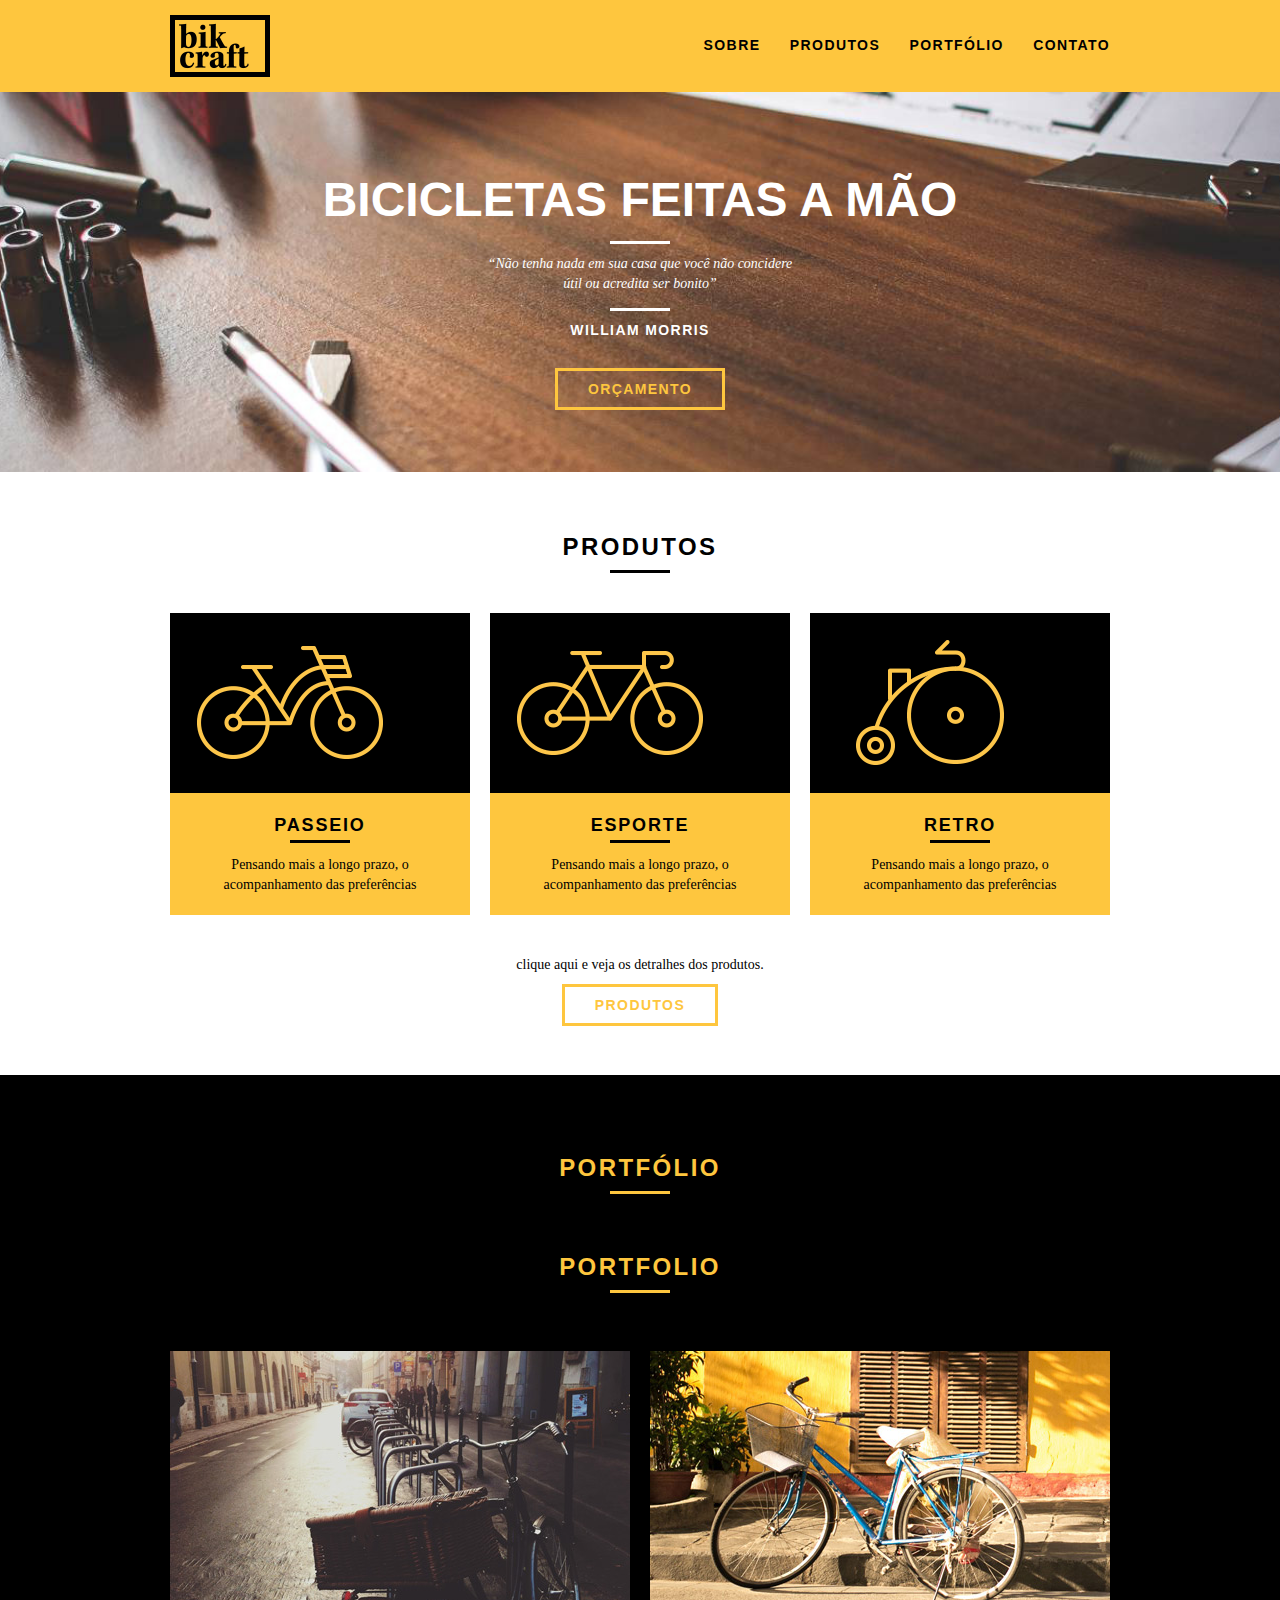
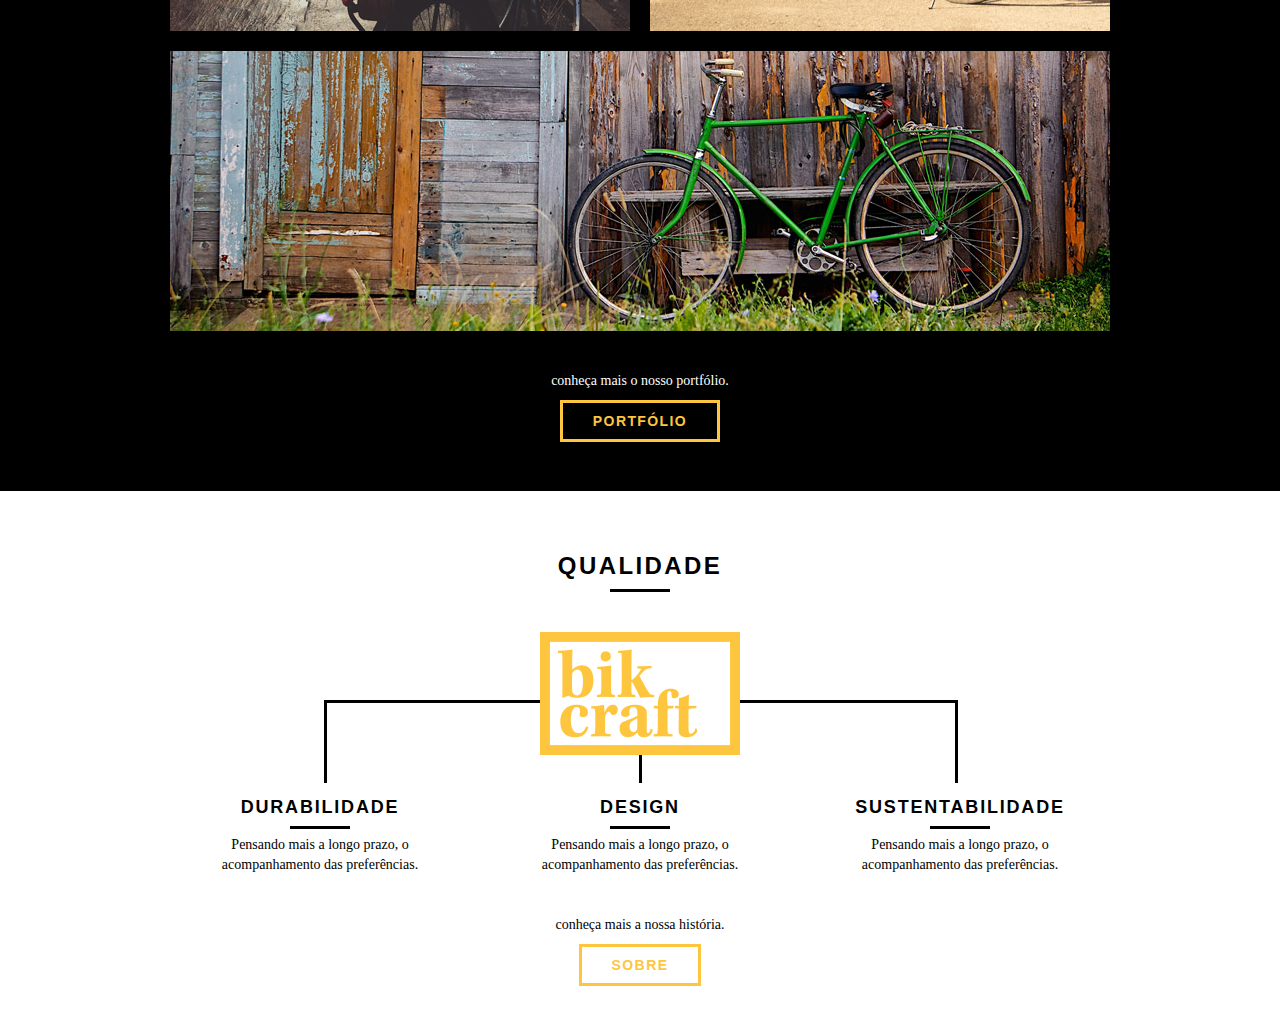
==== index.html @ 230e55f0 "ajustes" ====
<!DOCTYPE html>
<html lang="pt-br">

<head>
	<meta charset="utf-8">
	<title>Bikcraft</title>
	<link rel="stylesheet" type="text/css" href="css/normalize.css">
	<link rel="stylesheet" type="text/css" href="css/reset.css">
	<link rel="stylesheet" type="text/css" href="css/grid.css">
	<link rel="stylesheet" type="text/css" href="css/style.css">
</head>

<body>
	<!--Sessão de cabeçalho-->
	<header class="header">
		<div class="container">
			<a class="grid-4" href="index.html">
				<img src="img/logo.png" alt="Bikcraft">
			</a>
			<nav class="grid-12 header_menu">
				<ul>
					<li><a href="sobre.html">Sobre</a></li>
					<li><a href="produto.html">Produtos</a></li>
					<li><a href="portfolio.html">Portfólio</a></li>
					<li><a href="contato.html">Contato</a></li>
				</ul>
			</nav>
		</div>
	</header>

	<!--Sessão de introdução-->
	<section class="introducao">
		<div class="container">
			<h1>BICICLETAS FEITAS A MÃO</h1>
			<BLockquote class="quote-externo">
				<P>“Não tenha nada em sua casa que você não concidere útil ou acredita ser bonito”</P>
				<cite>William Morris</cite>
			</BLockquote>
			<a href="produtos.html" class="btn">Orçamento</a>
		</div>
	</section>

	<!--Sessão de produtos-->
	<section class="produtos container">
		<h2 class="subtitulo">Produtos</h2>
		<ul class="produtos_lista">

			<li class="grid-1-3">
				<div class="produtos_icone">
					<img src="produto/passeio.png" alt="Bikcraft Passeio">
				</div>
				<h3>Passeio</h3>
				<p>Pensando mais a longo prazo, o acompanhamento das preferências</p>
			</li>

			<li class="grid-1-3">
				<div class="produtos_icone">
					<img src="produto/esporte.png" alt="Bikcraft Passeio">
				</div>
				<h3>Esporte</h3>
				<p>Pensando mais a longo prazo, o acompanhamento das preferências</p>
			</li>

			<li class="grid-1-3">
				<div class="produtos_icone">
					<img src="produto/retro.png" alt="Bikcraft Passeio">
				</div>
				<h3>Retro</h3>
				<p>Pensando mais a longo prazo, o acompanhamento das preferências</p>
			</li>

		</ul>
		<div class="call">
			<p>clique aqui e veja os detralhes dos produtos.</p>
			<a href="produtos.html" class="btn btn-preto">Produtos</a>
		</div>
	</section>

	<!--Sessão do portfólio-->
	<section class="portfolio">
		<div class="container">
<<<<<<< HEAD
			<h2 class="subtitulo">portfólio</h2>
=======
			<h2 class="subtitulo">portfolio</h2>
>>>>>>> 97d5117e07a44ed2b8931dcfb1ac645c42b28890
			<ul class="portfolio_list">
				<li class="grid-8"><img src="portfolio/retro.jpg" alt="Bicicleta retro"></li>
				<li class="grid-8"><img src="portfolio/passeio.jpg" alt="Bicicleta passeio"></li>
				<li class="grid-16"><img src="portfolio/esporte.jpg" alt="Bicicleta esporte"></li>
			</ul>
			<div class="call">
				<p>conheça mais o nosso portfólio.</p>
				<a href="portfolio.html" class="btn">Portfólio</a>
			</div>
		</div>
	</section>

	<!--Sessão da qualidade-->
	<section class="container qualidade">
		<h2 class="subtitulo">Qualidade</h2>
		<img src="img/bikcraft.png" alt="Bikcraft">
		<ul class="qualidade_lista">
			<li class="grid-1-3">
				<h3>Durabilidade</h3>
				<p>Pensando mais a longo prazo, o acompanhamento das preferências.</p>
			</li>

			<li class="grid-1-3">
				<h3>Design</h3>
				<p>Pensando mais a longo prazo, o acompanhamento das preferências.</p>
			</li>

			<li class="grid-1-3">
				<h3>Sustentabilidade</h3>
				<p>Pensando mais a longo prazo, o acompanhamento das preferências.</p>
			</li>
		</ul>

		<div class="call">
			<p>conheça mais a nossa história.</p>
			<a href="sobre.html" class="btn btn-preto">Sobre</a>
		</div>
	</section>
</body>

</html>
---- css/grid.css ----
*, *:before, *:after {
  -webkit-box-sizing: border-box; 
  -moz-box-sizing: border-box; 
  box-sizing: border-box;
}

.container {
	width: 960px;
	margin: 0 auto;
	padding: 0px;
	position: relative;
}

.container:after, .container:before {
	content: " ";
	display: table;
}

.container:after {
	clear: both;
}

.grid-1, .grid-2, .grid-3, .grid-4, .grid-5, .grid-6, .grid-7, .grid-8, .grid-9, .grid-10, .grid-11, .grid-12, .grid-13, .grid-14, .grid-15, .grid-16, .grid-1-3 {
	float: left;
	margin-left: 10px;
	margin-right: 10px;
}

.grid-1 	{width: 40px;}
.grid-2 	{width: 100px;}
.grid-3 	{width: 160px;}
.grid-4 	{width: 220px;}
.grid-5 	{width: 280px;}
.grid-6 	{width: 340px;}
.grid-7 	{width: 400px;}
.grid-8 	{width: 460px;}
.grid-9 	{width: 520px;}
.grid-10 	{width: 580px;}
.grid-11 	{width: 640px;}
.grid-12 	{width: 700px;}
.grid-13 	{width: 760px;}
.grid-14 	{width: 820px;}
.grid-15 	{width: 880px;}
.grid-16 	{width: 940px;}
.grid-1-3	{width: 300px;}
---- css/style.css ----
/* Estilo Gerais */
body {
  font-family: Arial, Helvetica, sans-serif;
}

p {
  font-family: Georgia, "Times New Roman", Times, serif;
  font-size: 14px;
  line-height: 20px;
}

.btn {
  border: 3px solid #fec63e;
  padding: 10px 30px;
  color: #fec63e;
  font-size: 14px;
  font-weight: bold;
  line-height: 20px;
  text-transform: uppercase;
  letter-spacing: 0.1em;
}

.btn:hover {
  color: #ffffff;
  border-color: #ffffff;
}

.btn.btn-preto:hover {
  color: #000000;
  border-color: #000000;
}

.subtitulo {
  font-size: 24px;
  line-height: 30px;
  font-weight: bold;
  letter-spacing: 0.1em;
  color: #000000;
  text-transform: uppercase;
  text-align: center;
  margin-bottom: 40px;
}

.subtitulo::after {
  content: "";
  display: block;
  width: 60px;
  height: 3px;
  margin: 8px auto;
  background-color: #000000;
}

img {
  display: block;
}

/* Header */
.header {
  width: 100%;
  position: fixed;
  top: 0;
  background: #fec63e;
  padding: 15px 0;
  z-index: 1;
}

.header_menu {
  text-align: right;
}

.header_menu ul li {
  display: inline-block;
  margin-left: 25px;
  margin-top: 20px;
}

.header_menu ul li a {
  color: #000000;
  font-weight: bold;
  text-transform: uppercase;
  letter-spacing: 0.1em;
  font-size: 14px;
  line-height: 20px;
  padding: 10px 0;
}
.header_menu ul li a:hover {
  color: #ffffff;
}

/* Introdução */
.introducao {
  width: 100%;
  height: 380px;
  background: url("../img/bg-header.jpg") no-repeat center;
  background-size: cover;
  margin-top: 92px;
  text-align: center;
  padding-top: 80px;
}

.introducao h1 {
  font-size: 48px;
  color: #ffffff;
  font-weight: bold;
  text-transform: uppercase;
}

.quote-externo {
  max-width: 320px;
  margin: 0 auto;
  color: #ffffff;
  margin-bottom: 40px;
}

.quote-externo p {
  font-style: italic;
}
.quote-externo p::before,
.quote-externo p::after {
  content: "";
  display: block;
  width: 60px;
  height: 3px;
  margin: 14px auto 10px auto;
  background-color: #ffffff;
}

.quote-externo cite {
  font-size: 14px;
  font-style: normal;
  font-weight: bold;
  letter-spacing: 0.1em;
  text-transform: uppercase;
}

/*Produtos*/
.produtos {
  padding: 60px 0;
}

.produtos_lista li {
  background-color: #fec63e;
  text-align: center;
}

.produtos_lista li h3 {
  font-weight: bold;
  font-size: 18px;
  line-height: 25px;
  text-transform: uppercase;
  letter-spacing: 0.1em;
  margin-top: 20px;
}

.produtos_lista li h3::after {
  content: "";
  display: block;
  width: 60px;
  height: 3px;
  margin: 2px auto;
  background-color: #000000;
}

.produtos_lista li p {
  padding: 10px 20px 20px 20px;
}

.produtos_icone {
  background-color: #000000;
  padding: 20px;
}

.call {
  padding-top: 40px;
  text-align: center;
  clear: both;
}

.call p {
  margin-bottom: 20px;
}

/*Portfólio*/
.portfolio {
  width: 100%;
  background-color: #000000;
  padding: 60px 0;
}

.portfolio .subtitulo {
  color: #fec63e;
}

.portfolio .subtitulo::after {
  background-color: #fec63e;
}

.portfolio_list li:last-child {
  margin-top: 20px;
}

.portfolio .call p {
  color: #ffffff;
}

/* Qualidade */

.qualidade {
  padding: 60px 0;
}

.qualidade::after {
  content: "";
  width: 634px;
  height: 83px;
  display: block;
  background: url(../img/linhas.png) no-repeat center;
  position: absolute;
  top: 209px;
  right: 162px;
  z-index: -1;
}

.qualidade img {
  margin: 0 auto;
}

.qualidade li {
  text-align: center;
  padding: 0 40px;
}

.qualidade_lista {
  padding-top: 20px;
}

.qualidade_lista li h3 {
  font-weight: bold;
  font-size: 18px;
  line-height: 25px;
  text-transform: uppercase;
  letter-spacing: 0.1em;
  margin-top: 20px;
}

.qualidade_lista li h3::after {
  content: "";
  display: block;
  width: 60px;
  height: 3px;
  margin: 6px auto;
  background-color: #000000;
}
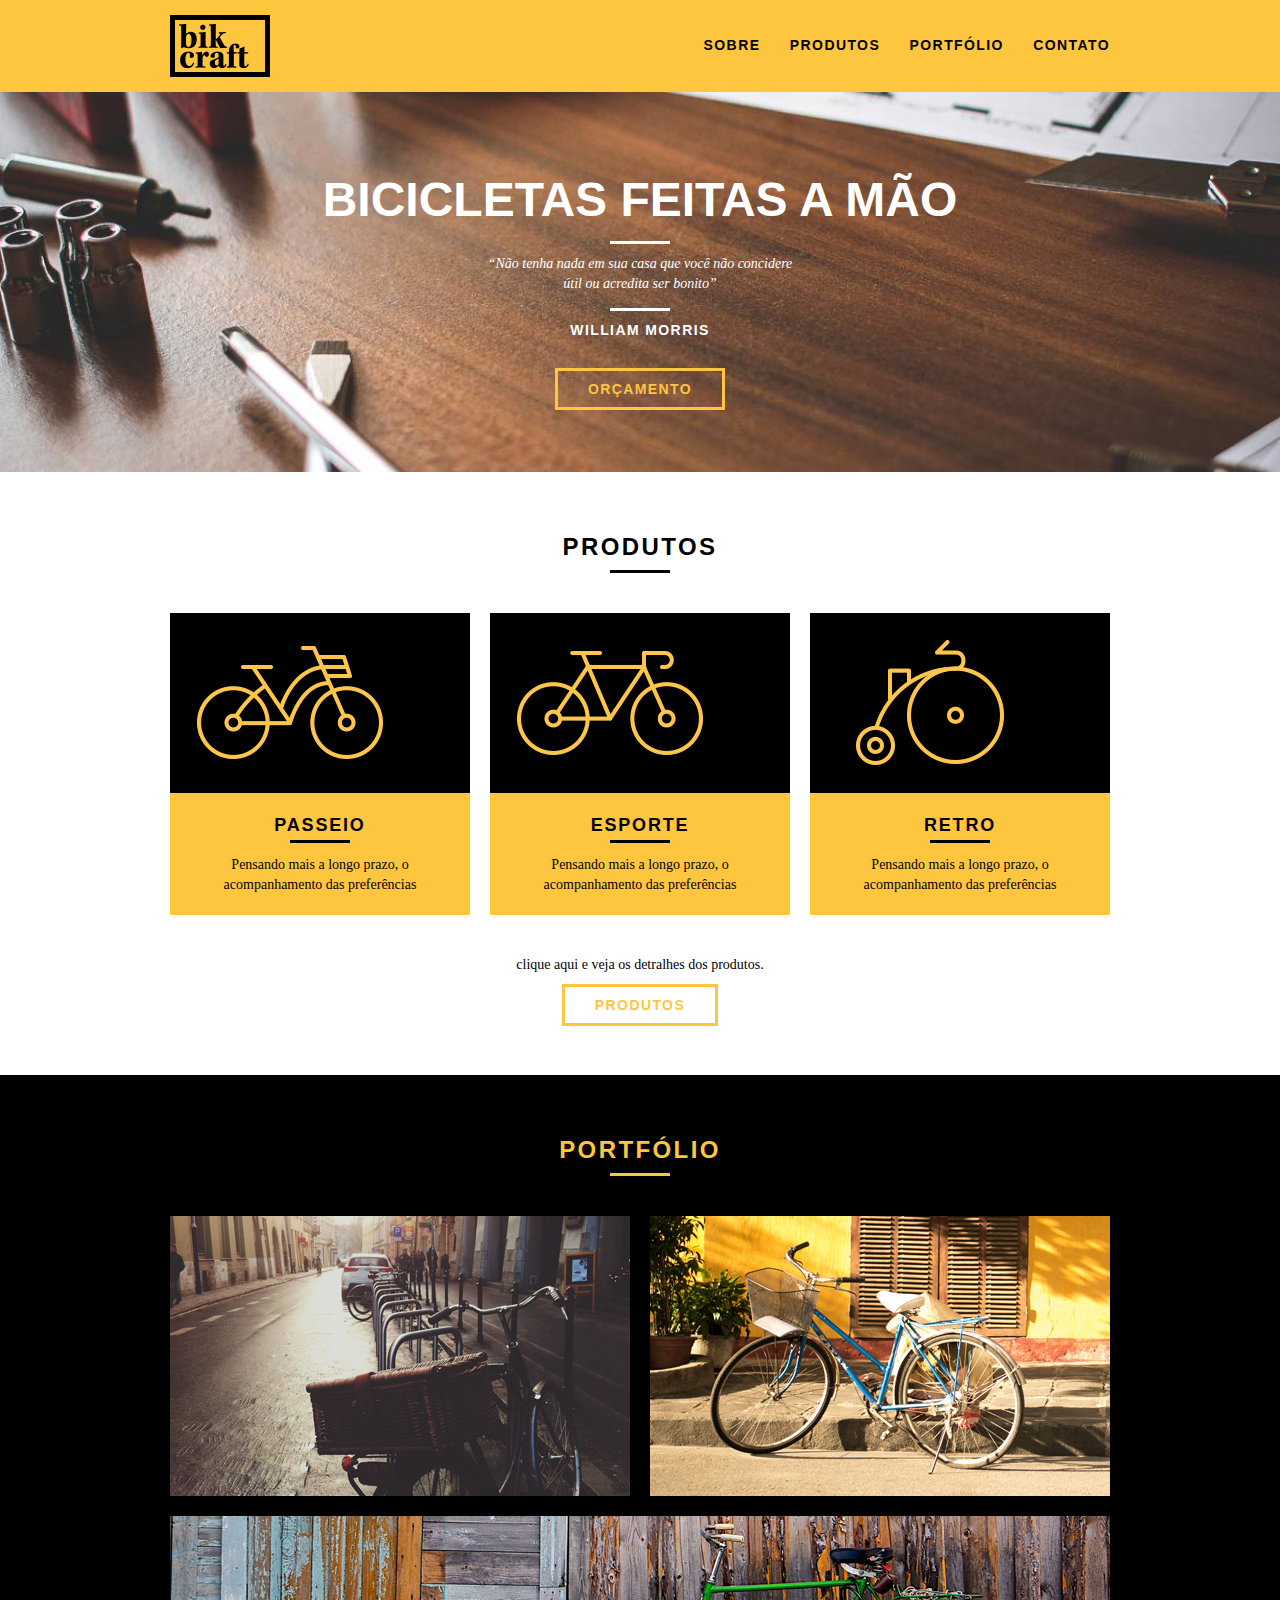
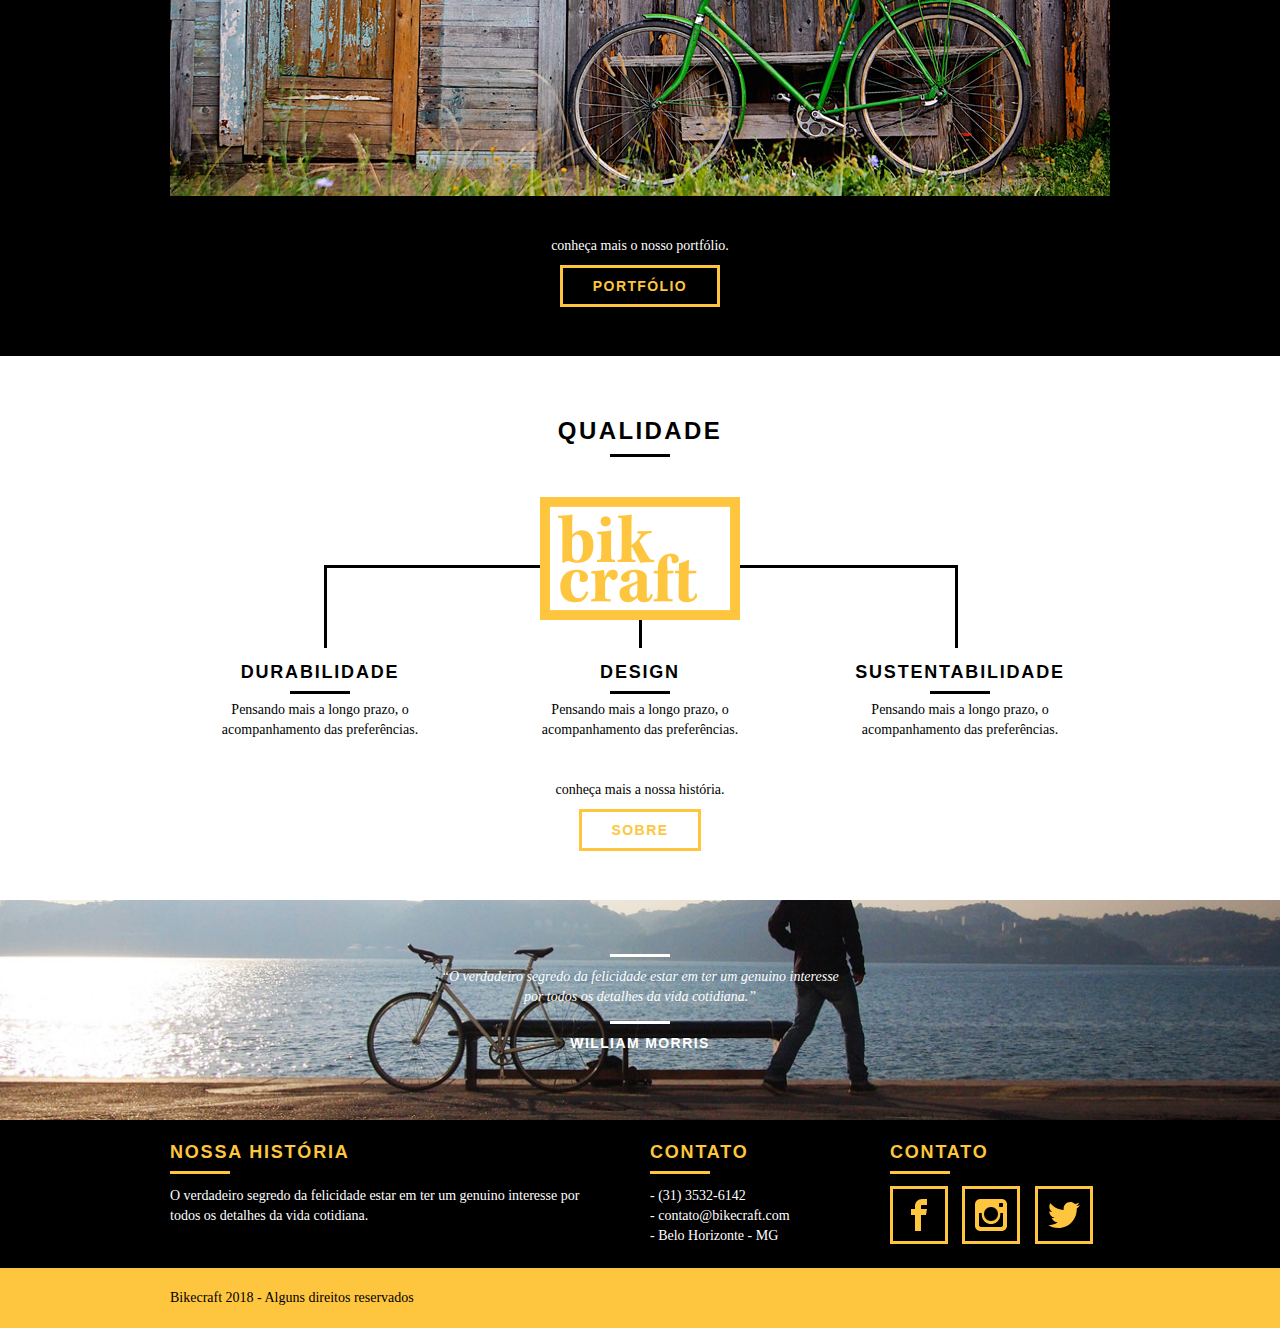
==== commit 71b4a8ef: "adicionando o footer" ====
--- a/index.html
+++ b/index.html
@@ -79,11 +79,7 @@
 	<!--Sessão do portfólio-->
 	<section class="portfolio">
 		<div class="container">
-<<<<<<< HEAD
 			<h2 class="subtitulo">portfólio</h2>
-=======
-			<h2 class="subtitulo">portfolio</h2>
->>>>>>> 97d5117e07a44ed2b8931dcfb1ac645c42b28890
 			<ul class="portfolio_list">
 				<li class="grid-8"><img src="portfolio/retro.jpg" alt="Bicicleta retro"></li>
 				<li class="grid-8"><img src="portfolio/passeio.jpg" alt="Bicicleta passeio"></li>
@@ -122,6 +118,50 @@
 			<a href="sobre.html" class="btn btn-preto">Sobre</a>
 		</div>
 	</section>
+
+	<section class="quebra">
+		<BLockquote class="quote-externo container">
+			<P>“O verdadeiro segredo da felicidade estar em ter um genuino interesse por todos os detalhes da vida cotidiana.”</P>
+			<cite>William Morris</cite>
+		</BLockquote>
+	</section>
+
+	<footer>
+		<div class="footer">
+			<div class="container">
+
+				<div class="grid-8 footer_hitoria">
+					<h3>Nossa história</h3>
+					<p>O verdadeiro segredo da felicidade estar em ter um genuino interesse por todos os detalhes da vida cotidiana.</p>
+				</div>
+
+				<div class="grid-4 footer_contato">
+					<h3>Contato</h3>
+					<ul>
+						<li>- (31) 3532-6142</li>
+						<li>- contato@bikecraft.com</li>
+						<li>- Belo Horizonte - MG</li>
+					</ul>
+				</div>
+
+				<div class="grid-4 footer_redes">
+					<h3>Contato</h3>
+					<ul>
+						<li><a href="https://www.facebook.com" target="_blank"><img src="redes-sociais/facebook.png" alt="facebook"></a></li>
+						<li><a href="https://www.instagram.com" target="_blank"><img src="redes-sociais/instagram.png" alt="instagram"></a></li>
+						<li><a href="https://twitter.com" target="_blank"><img src="redes-sociais/twiter.png" alt="twitter"></a></li>
+					</ul>
+				</div>
+			</div>
+		</div>
+		<div class="copy">
+			<div class="container">
+				<p class="grid-16">
+					Bikecraft 2018 - Alguns direitos reservados
+				</p>
+			</div>
+		</div>
+	</footer>
 </body>
 
 </html>--- a/css/style.css
+++ b/css/style.css
@@ -250,4 +250,75 @@
   height: 3px;
   margin: 6px auto;
   background-color: #000000;
-}+}
+
+/* Quebra */
+.quebra {
+  width: 100%;
+  height: 220px;
+  background: url(../img/bg-footer.jpg) no-repeat center;
+  background-size: cover;
+  text-align: center;
+  padding-top: 40px;
+}
+
+.quebra .quote-externo {
+  max-width: 400px;
+}
+
+/* Footer */
+.footer {
+  width: 100%;
+  background-color: #000000;
+  color: #ffffff;
+  padding: 20px 0;
+}
+
+.footer h3 {
+  font-weight: bold;
+  font-size: 18px;
+  line-height: 25px;
+  text-transform: uppercase;
+  letter-spacing: 0.1em;
+  color: #fec63e;
+}
+
+.footer h3::after {
+  content: "";
+  display: block;
+  width: 60px;
+  height: 3px;
+  background-color: #fec63e;
+  margin: 6px 0 12px 0;
+}
+
+.footer_hitoria {
+  padding-right: 40px;
+}
+
+.footer_contato ul li {
+  font-size: 14px;
+  line-height: 20px;
+  font-family: Georgia, "Times New Roman", Times, serif;
+}
+
+.footer_redes ul li {
+  display: inline-block;
+  margin-right: 10px;
+}
+
+.footer_redes ul li a {
+  border: 3px solid #fec63e;
+  padding: 10px;
+  display: block;
+}
+
+.footer_redes ul li a:hover {
+  border-color: #ffffff;
+}
+
+.copy {
+  width: 100%;
+  background-color: #fec63e;
+  padding: 20px 0;
+}
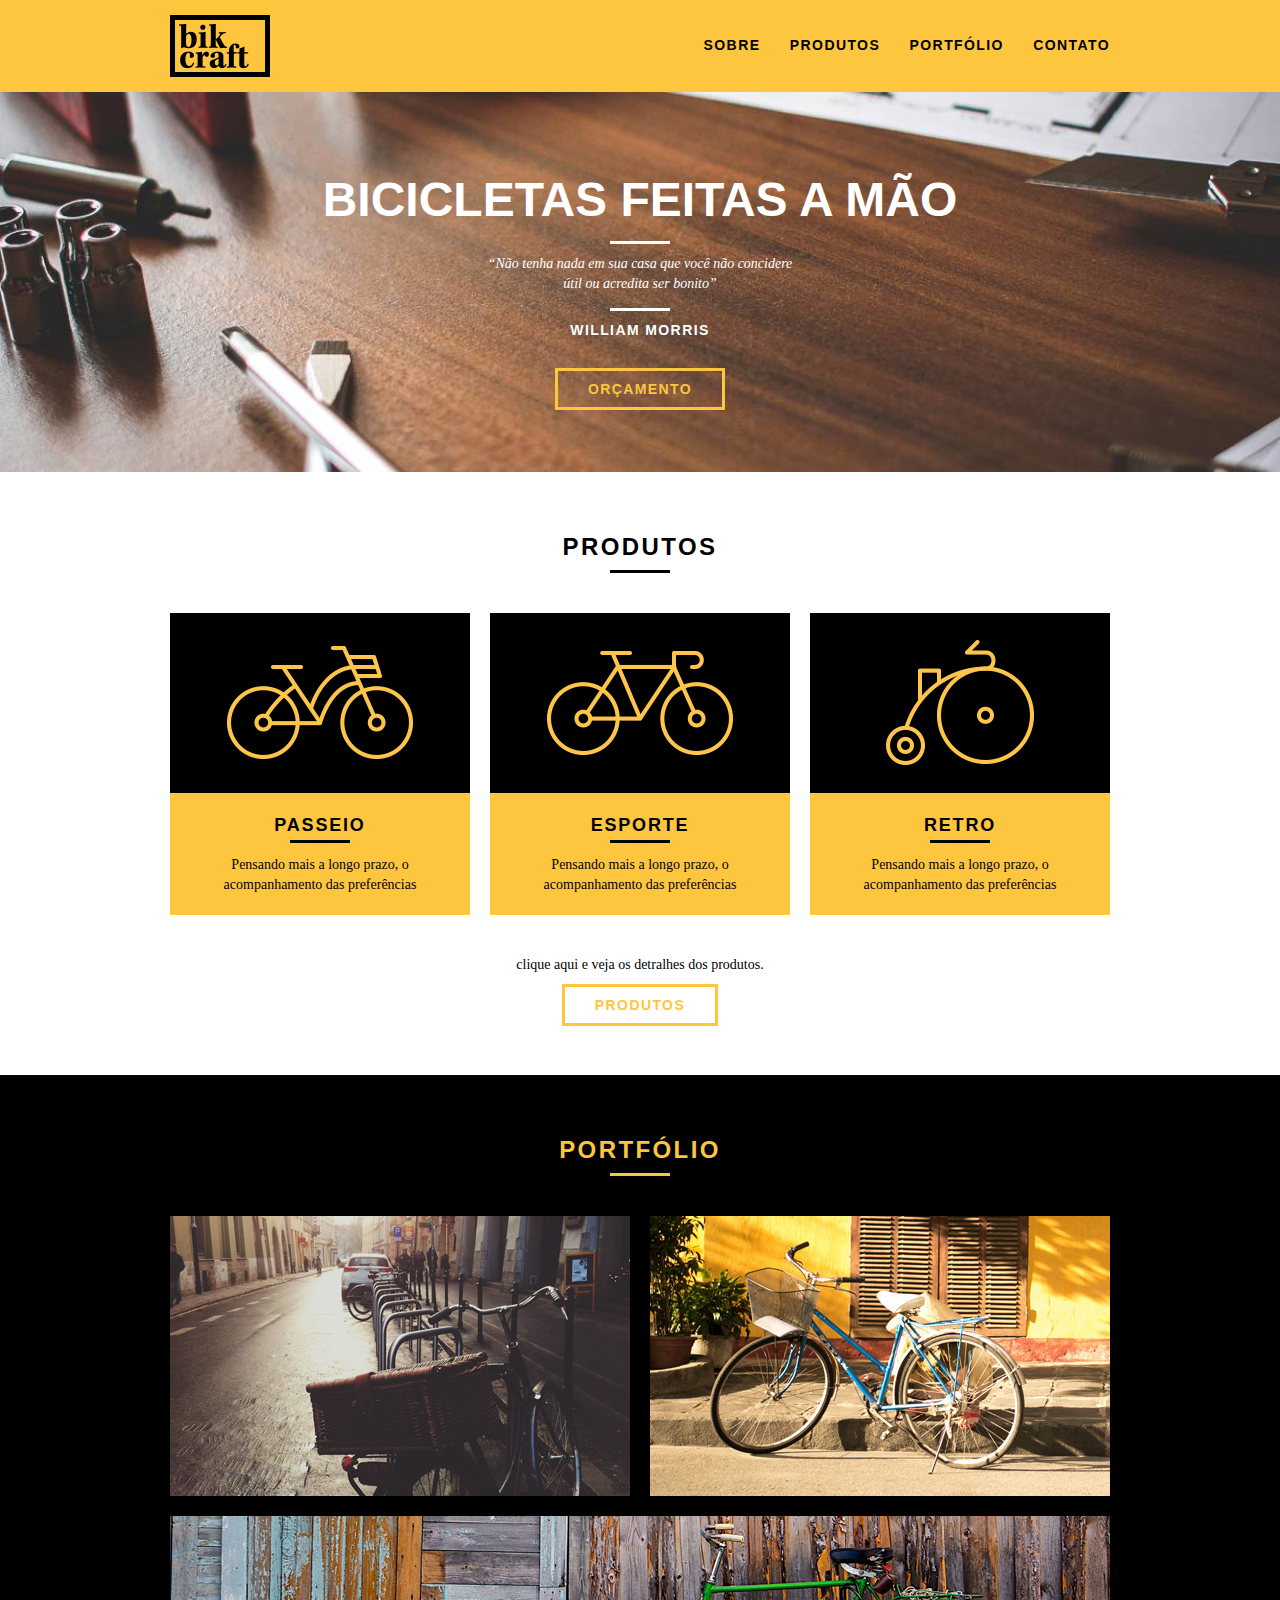
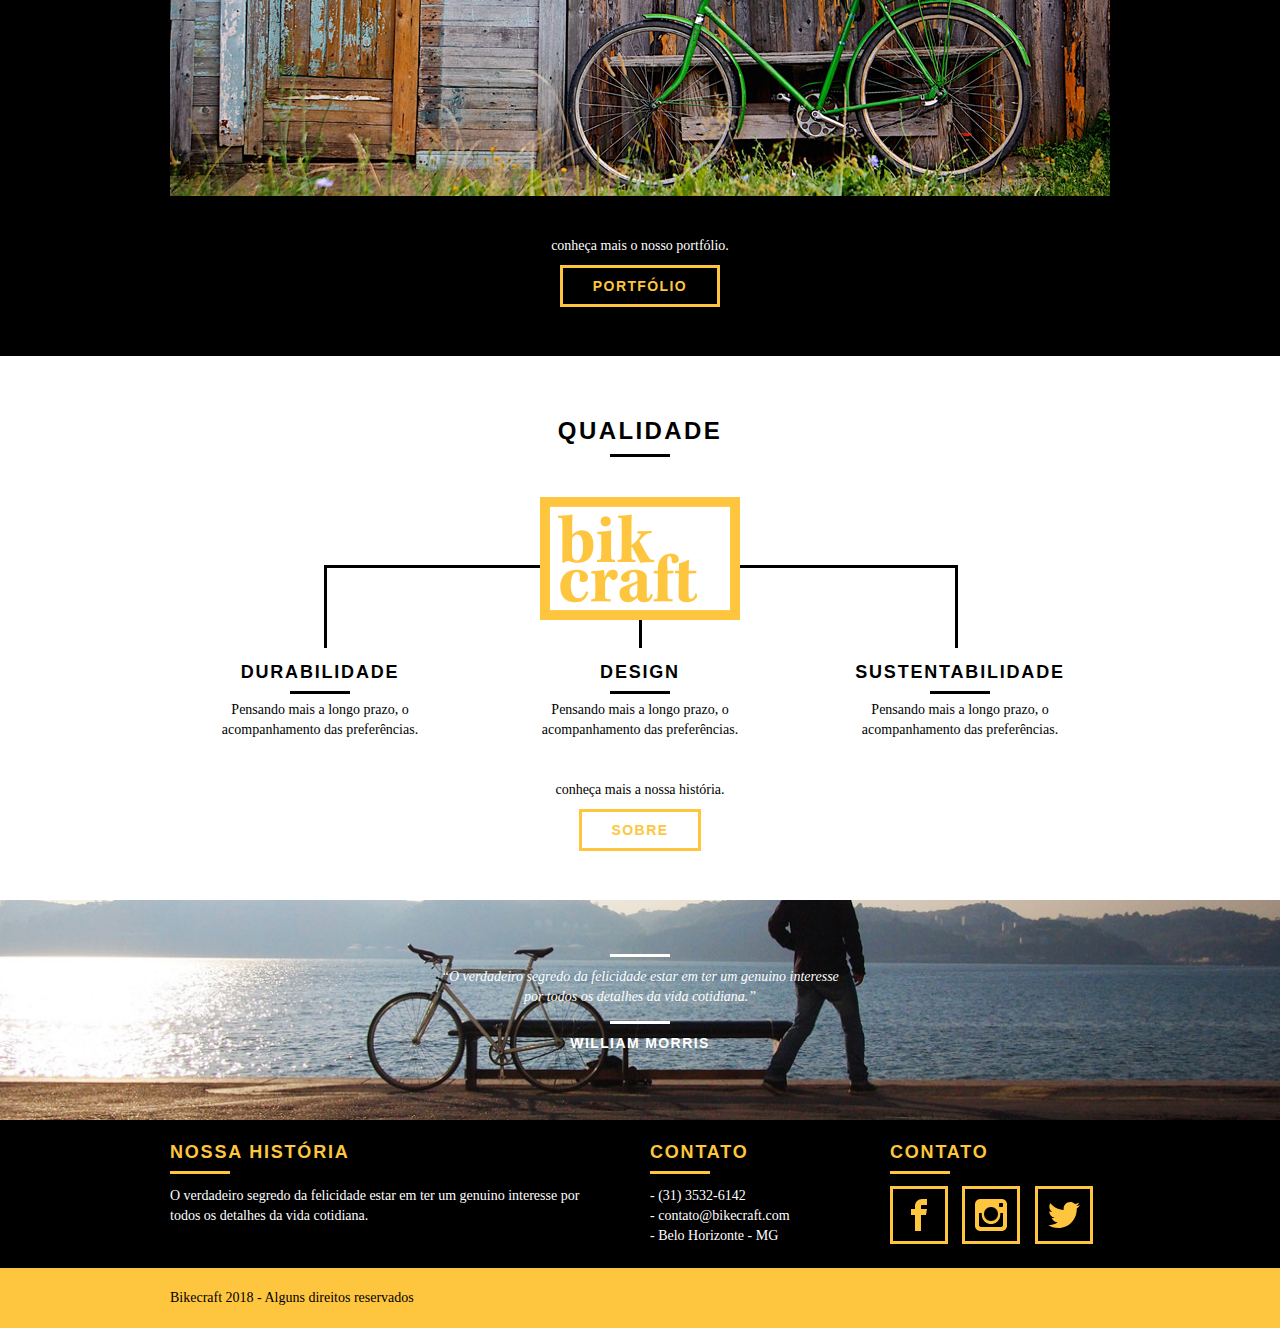
==== commit 41df1d5b: "construindo a parte responsiva do site" ====
--- a/index.html
+++ b/index.html
@@ -8,6 +8,7 @@
 	<link rel="stylesheet" type="text/css" href="css/reset.css">
 	<link rel="stylesheet" type="text/css" href="css/grid.css">
 	<link rel="stylesheet" type="text/css" href="css/style.css">
+	<link rel="stylesheet" type="text/css" href="css/responsivo.css">
 </head>
 
 <body>
@@ -20,7 +21,7 @@
 			<nav class="grid-12 header_menu">
 				<ul>
 					<li><a href="sobre.html">Sobre</a></li>
-					<li><a href="produto.html">Produtos</a></li>
+					<li><a href="produtos.html">Produtos</a></li>
 					<li><a href="portfolio.html">Portfólio</a></li>
 					<li><a href="contato.html">Contato</a></li>
 				</ul>
@@ -119,12 +120,12 @@
 		</div>
 	</section>
 
-	<section class="quebra">
+	<div class="quebra">
 		<BLockquote class="quote-externo container">
 			<P>“O verdadeiro segredo da felicidade estar em ter um genuino interesse por todos os detalhes da vida cotidiana.”</P>
 			<cite>William Morris</cite>
 		</BLockquote>
-	</section>
+	</div>
 
 	<footer>
 		<div class="footer">
--- a/css/grid.css
+++ b/css/grid.css
@@ -42,4 +42,42 @@
 .grid-14 	{width: 820px;}
 .grid-15 	{width: 880px;}
 .grid-16 	{width: 940px;}
-.grid-1-3	{width: 300px;}+.grid-1-3	{width: 300px;}
+
+@media only screen and (min-width: 768px) and (max-width: 959px){
+	
+	.container {
+		width: 768px;
+	}
+
+	.grid-1		{width: 28px;}
+	.grid-2		{width: 76px;}
+	.grid-3		{width: 124px;}
+	.grid-4		{width: 172px;}
+	.grid-5		{width: 220px;}
+	.grid-6		{width: 268px;}
+	.grid-7		{width: 316px;}
+	.grid-8		{width: 364px;}
+	.grid-9		{width: 412px;}
+	.grid-10	{width: 460px;}
+	.grid-11	{width: 508px;}
+	.grid-12	{width: 556px;}
+	.grid-13	{width: 604px;}
+	.grid-14	{width: 652px;}
+	.grid-15	{width: 700px;}
+	.grid-16	{width: 748px;}
+	.grid-1-3	{width: 236px;}
+}
+
+@media only screen and (max-width: 767px){
+
+	.container {
+		width: 300px;
+	}
+
+	.grid-1, .grid-2, .grid-3, .grid-4, .grid-5, .grid-6, .grid-7, .grid-8, .grid-9, .grid-10, .grid-11, .grid-12, .grid-13, .grid-14, .grid-15, .grid-16, .grid-1-3 {
+		width: 300px;
+		margin: 0 0 20px 0;
+		float: none;
+	}
+}--- a/css/style.css
+++ b/css/style.css
@@ -50,8 +50,28 @@
   background-color: #000000;
 }
 
+.subtitulo-interno {
+  font-size: 24px;
+  line-height: 30px;
+  font-weight: bold;
+  letter-spacing: 0.1em;
+  color: #000000;
+  text-transform: uppercase;
+  margin-bottom: 20px;
+}
+
+.subtitulo-interno::after {
+  content: "";
+  display: block;
+  width: 60px;
+  height: 3px;
+  margin: 8px 0;
+  background-color: #000000;
+}
+
 img {
   display: block;
+  max-width: 100%;
 }
 
 /* Header */
@@ -83,9 +103,23 @@
   line-height: 20px;
   padding: 10px 0;
 }
+
 .header_menu ul li a:hover {
   color: #ffffff;
 }
+
+.header_menu ul li a.menu_ativo {
+  color: #ffffff;
+}
+
+/*.header_menu ul li a.menu_ativo::after {
+  content: "";
+  display: block;
+  width: 60px;
+  height: 3px;
+  margin: 3px 0;
+  background-color: #000000;
+}*/
 
 /* Introdução */
 .introducao {
@@ -133,6 +167,31 @@
   text-transform: uppercase;
 }
 
+/* Introdução interna */
+.introducao-interna {
+  width: 100%;
+  margin-top: 92px;
+  height: 160px;
+  color: #ffffff;
+  text-align: center;
+  padding-top: 30px;
+}
+
+.introducao-interna h1 {
+  font-size: 36px;
+  font-weight: bold;
+  text-transform: uppercase;
+}
+
+.introducao-interna h1::after {
+  content: "";
+  display: block;
+  width: 60px;
+  height: 3px;
+  margin: 6px auto 10px auto;
+  background-color: #ffffff;
+}
+
 /*Produtos*/
 .produtos {
   padding: 60px 0;
@@ -141,6 +200,10 @@
 .produtos_lista li {
   background-color: #fec63e;
   text-align: center;
+}
+
+.produtos_lista li img {
+  margin: 0 auto;
 }
 
 .produtos_lista li h3 {
@@ -232,6 +295,7 @@
 
 .qualidade_lista {
   padding-top: 20px;
+  overflow: auto; /* clear-fix */
 }
 
 .qualidade_lista li h3 {
--- a/css/responsivo.css
+++ b/css/responsivo.css
@@ -0,0 +1,155 @@
+/*Estilo para tablets*/
+@media only screen and (min-width: 768px) and (max-width: 959px) {
+  /*Produtos*/
+  .produto_item h2 {
+    top: -150px;
+  }
+
+  .produto_icone {
+    background-color: #000000;
+    padding: 41px 0;
+  }
+
+  .produto_info p {
+    font-size: 14px;
+    line-height: 20px;
+    padding: 20px 30px;
+    height: 122px;
+  }
+
+  .produto_info ul li {
+    width: 181px;
+  }
+
+  /*Qualidade home*/
+  .qualidade::after {
+    right: 66px;
+  }
+
+  .qualidade li {
+    padding: 0 10px;
+  }
+
+  /*Footer*/
+  .footer_redes ul li a {
+    padding: 6px;
+  }
+
+  .footer_redes ul li a img {
+    width: 26px;
+    height: 26px;
+  }
+}
+
+/*Estilo para smartphone*/
+@media only screen and (max-width: 767px) {
+  /*Header*/
+  .header {
+    position: relative;
+    padding-bottom: 0;
+  }
+
+  .header img {
+    margin: 0 auto 10px auto;
+  }
+
+  .header_menu {
+    text-align: center;
+  }
+
+  .header_menu ul li {
+    margin: 5px;
+  }
+
+  .header_menu ul li a {
+    border: 4px solid #000000;
+    width: 136px;
+    display: block;
+    float: left;
+  }
+
+  .header_menu ul li a:hover {
+    border-color: #ffffff;
+  }
+
+  .header_menu ul li a.menu_ativo {
+    border-color: #ffffff;
+  }
+
+  /*Introdução*/
+  .introducao {
+    margin-top: 0;
+    padding-top: 40px;
+    background: url("../img/bg-mobile.jpg") no-repeat center;
+    background-size: cover;
+  }
+
+  .introducao h1 {
+    font-size: 36px;
+  }
+
+  /* Introdução interna */
+  .introducao-interna {
+    margin-top: 0;
+  }
+
+  /* Call */
+  .call {
+    padding-top: 10px;
+  }
+
+  .qualidade::after {
+    display: none;
+  }
+
+  /* Sobre */
+  .missao_sobre p {
+    font-size: 14px;
+    line-height: 20px;
+    padding-right: 0;
+  }
+
+  .missao_sobre ul li {
+    font-size: 14px;
+    line-height: 25px;
+  }
+
+  /*Produtos*/
+  .produto_item h2 {
+    top: -100px;
+    margin-bottom: -68px;
+  }
+
+  .produto_icone {
+    background-color: #000000;
+    padding: 41px 0;
+  }
+
+  .produto_info p {
+    font-size: 14px;
+    line-height: 20px;
+    padding: 20px 30px;
+    height: auto;
+  }
+
+  .produto_info ul li {
+    width: 149px;
+    font-size: 14px;
+    line-height: 20px;
+    padding-top: 14px;
+  }
+
+  .form {
+    padding-right: 0;
+  }
+
+  .orcamento_dados ul {
+    padding-right: 0;
+  }
+
+  /*Contato*/
+  .contato_form {
+    padding-right: 0;
+    margin-bottom: 40px;
+  }
+}
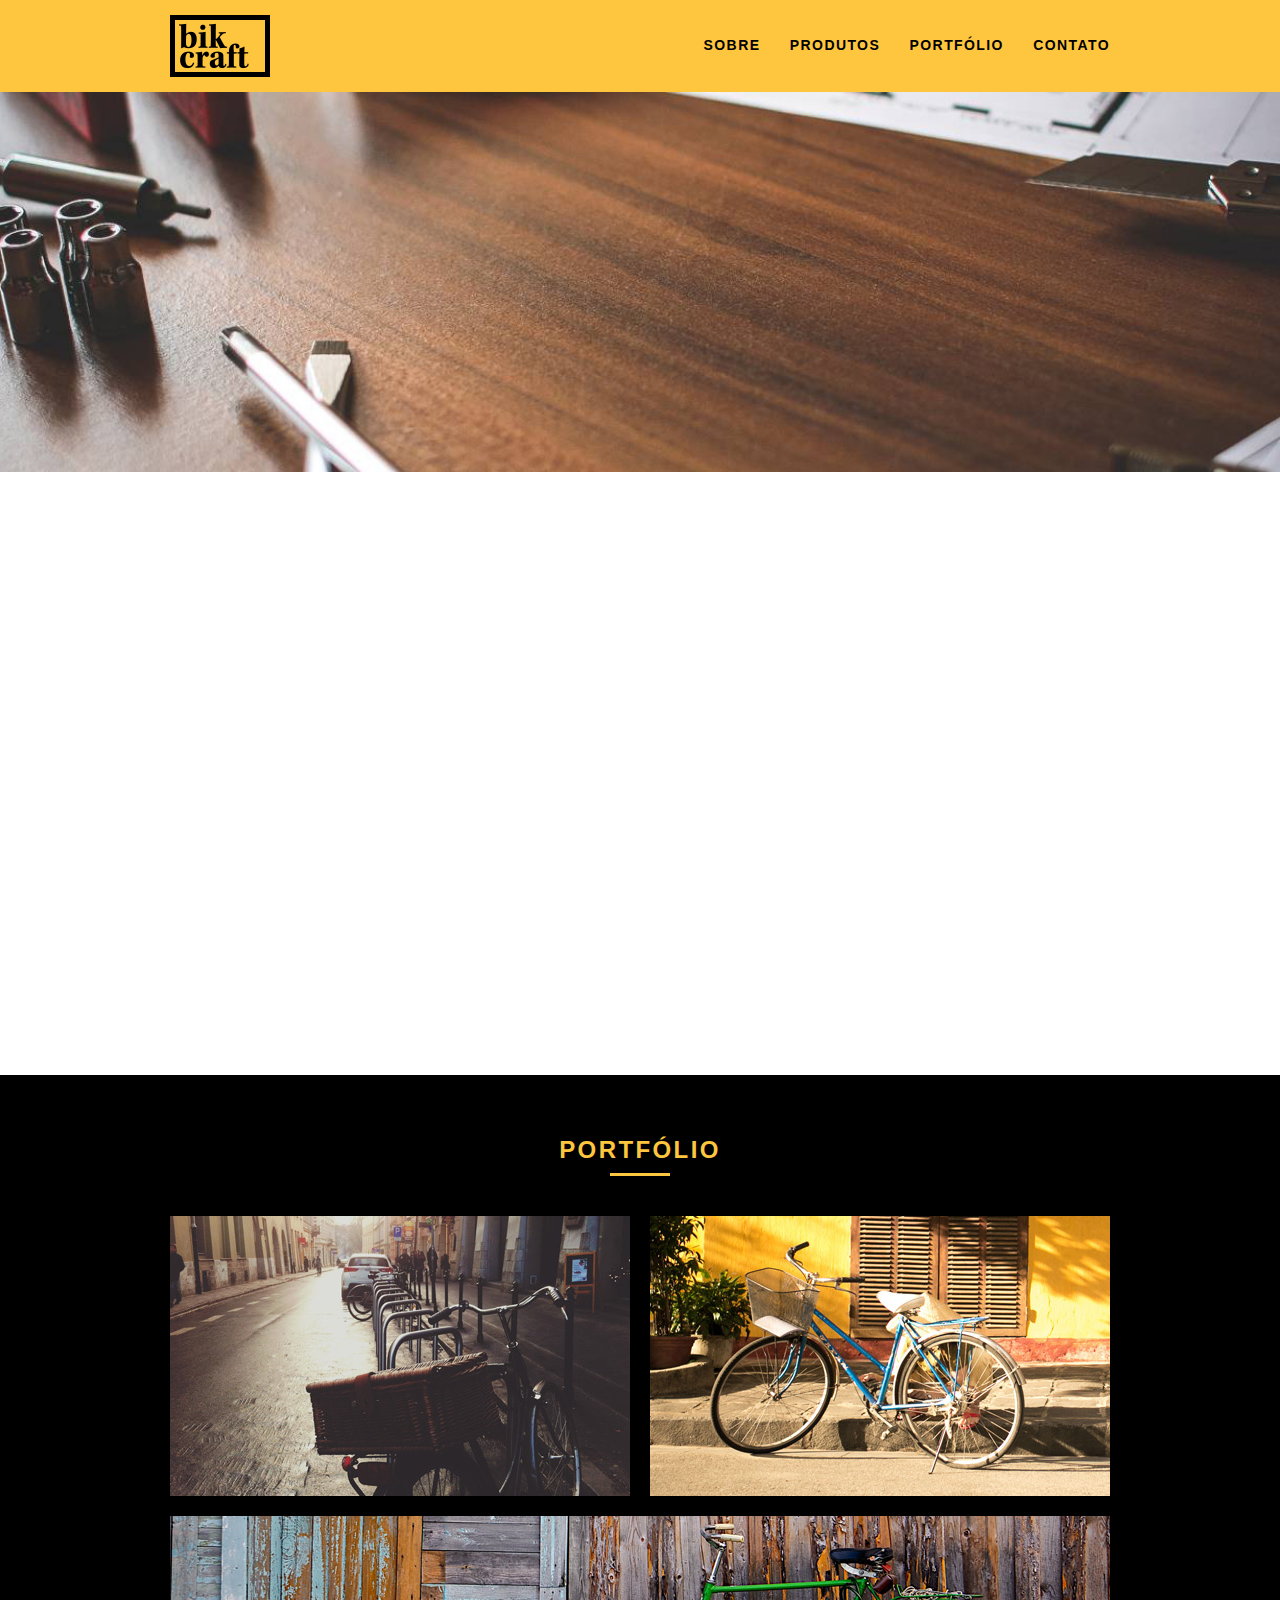
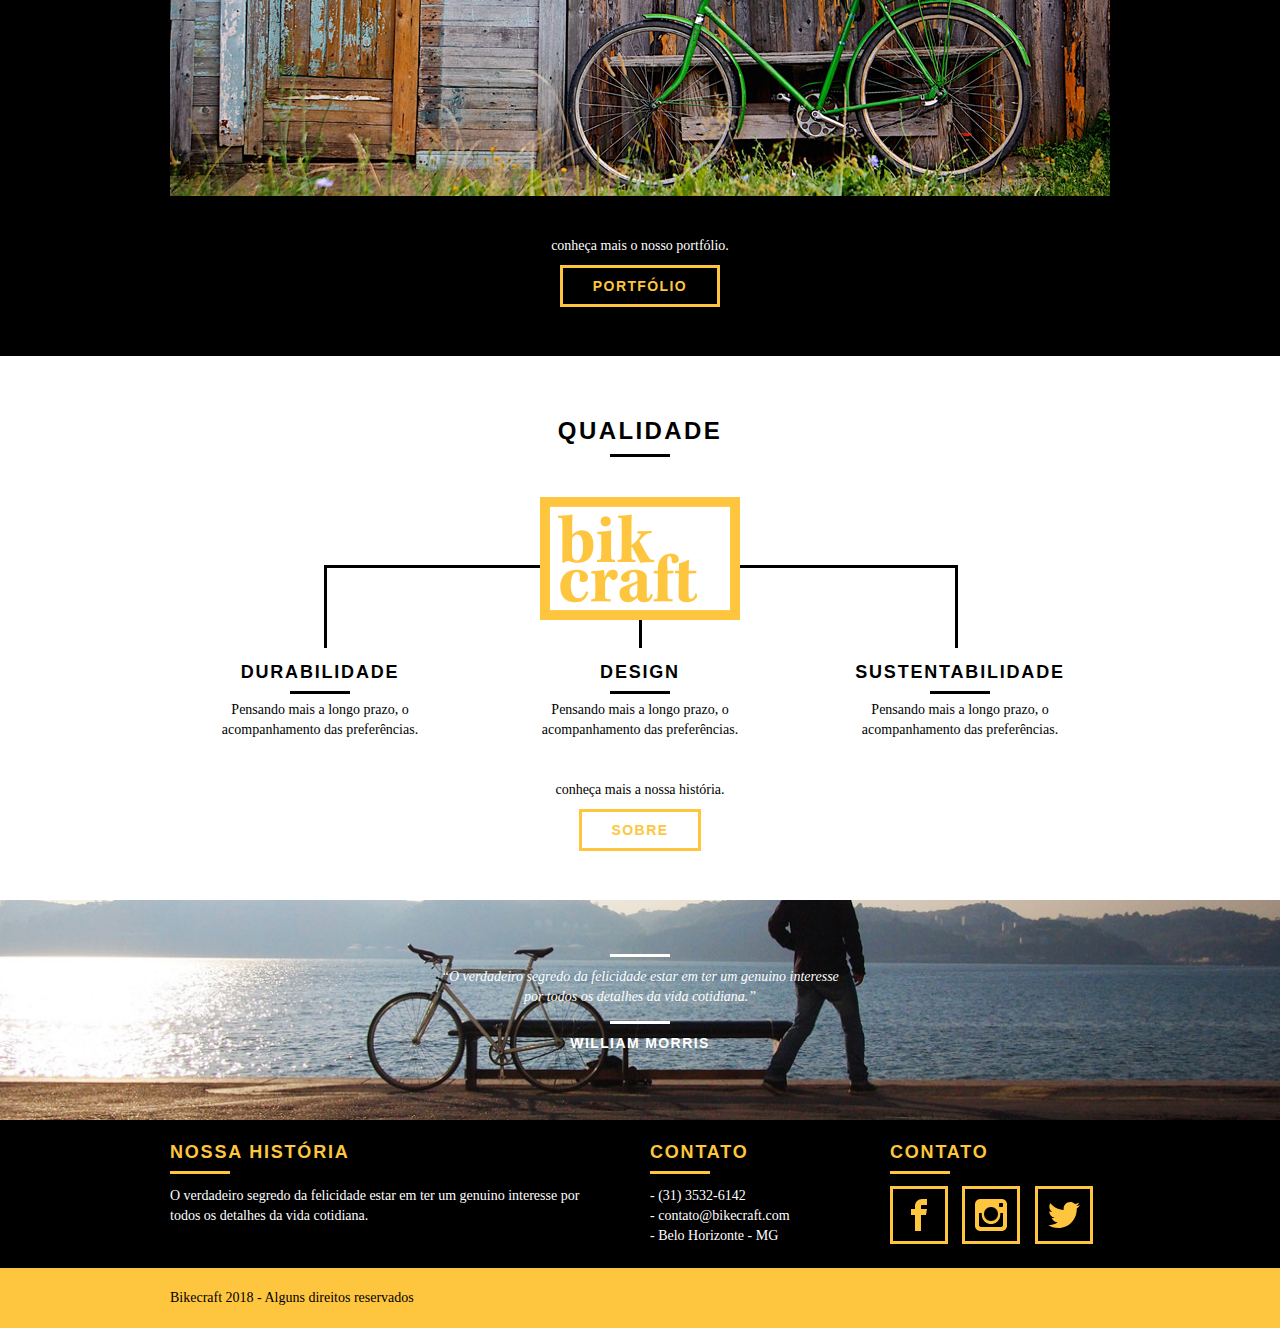
==== commit fba43fc7: "adicionando animações e implementando o formulário com o PHPmailer" ====
--- a/index.html
+++ b/index.html
@@ -9,6 +9,7 @@
 	<link rel="stylesheet" type="text/css" href="css/grid.css">
 	<link rel="stylesheet" type="text/css" href="css/style.css">
 	<link rel="stylesheet" type="text/css" href="css/responsivo.css">
+	<script src="js/libs/modernizr.custom.45655.js"></script>
 </head>
 
 <body>
@@ -42,7 +43,7 @@
 	</section>
 
 	<!--Sessão de produtos-->
-	<section class="produtos container">
+	<section class="produtos container animar">
 		<h2 class="subtitulo">Produtos</h2>
 		<ul class="produtos_lista">
 
@@ -81,11 +82,11 @@
 	<section class="portfolio">
 		<div class="container">
 			<h2 class="subtitulo">portfólio</h2>
-			<ul class="portfolio_list">
-				<li class="grid-8"><img src="portfolio/retro.jpg" alt="Bicicleta retro"></li>
-				<li class="grid-8"><img src="portfolio/passeio.jpg" alt="Bicicleta passeio"></li>
-				<li class="grid-16"><img src="portfolio/esporte.jpg" alt="Bicicleta esporte"></li>
-			</ul>
+			<div class="portfolio_list">
+				<div class="grid-8"><img src="portfolio/retro.jpg" alt="Bicicleta retro"></div>
+				<div class="grid-8"><img src="portfolio/passeio.jpg" alt="Bicicleta passeio"></div>
+				<div class="grid-16"><img src="portfolio/esporte.jpg" alt="Bicicleta esporte"></div>
+			</div>
 			<div class="call">
 				<p>conheça mais o nosso portfólio.</p>
 				<a href="portfolio.html" class="btn">Portfólio</a>
@@ -165,4 +166,8 @@
 	</footer>
 </body>
 
+<!--JavaScript-->
+<script src="js/libs/jquery-1.11.2.min.js"></script>
+<script src="js/plugins.js"></script>
+<script src="js/main.js"></script>
 </html>--- a/css/style.css
+++ b/css/style.css
@@ -18,6 +18,7 @@
   line-height: 20px;
   text-transform: uppercase;
   letter-spacing: 0.1em;
+  transition: all 0.5s ease;
 }
 
 .btn:hover {
@@ -72,6 +73,27 @@
 img {
   display: block;
   max-width: 100%;
+}
+
+.formphp label.nao-aparece,
+.formphp input.nao-aparece {
+  display: none !important;
+}
+
+#form-erro span,
+#form-send span {
+  font-size: 18px;
+  line-height: 25px;
+  margin-bottom: 10px;
+  display: block;
+}
+
+#form-send {
+  color: #31aa39;
+}
+
+#form-erro {
+  color: #f64540;
 }
 
 /* Header */
@@ -81,7 +103,7 @@
   top: 0;
   background: #fec63e;
   padding: 15px 0;
-  z-index: 1;
+  z-index: 3;
 }
 
 .header_menu {
@@ -102,6 +124,7 @@
   font-size: 14px;
   line-height: 20px;
   padding: 10px 0;
+  transition: all 0.3s ease;
 }
 
 .header_menu ul li a:hover {
@@ -258,7 +281,7 @@
   background-color: #fec63e;
 }
 
-.portfolio_list li:last-child {
+.portfolio_list div:last-of-type {
   margin-top: 20px;
 }
 
@@ -375,6 +398,7 @@
   border: 3px solid #fec63e;
   padding: 10px;
   display: block;
+  transition: all 0.5s ease;
 }
 
 .footer_redes ul li a:hover {
@@ -386,3 +410,54 @@
   background-color: #fec63e;
   padding: 20px 0;
 }
+
+/*Animações*/
+.js .introducao h1,
+.js .introducao blockquote,
+.js .introducao .btn,
+.js .animar,
+.js .animar_interno,
+.js .introducao-interna h1,
+.js .introducao-interna p {
+  opacity: 0;
+}
+
+.animated {
+  -webkit-animation-duration: 1s;
+  animation-duration: 1s;
+  -webkit-animation-fill-mode: both;
+  animation-fill-mode: both;
+}
+
+@-webkit-keyframes fadeInDown {
+  0% {
+    opacity: 0;
+    -webkit-transform: translate3d(0, -20px, 0);
+    transform: translate3d(0, -20px, 0);
+  }
+
+  100% {
+    opacity: 1;
+    -webkit-transform: none;
+    transform: none;
+  }
+}
+
+@keyframes fadeInDown {
+  0% {
+    opacity: 0;
+    -webkit-transform: translate3d(0, -20px, 0);
+    transform: translate3d(0, -20px, 0);
+  }
+
+  100% {
+    opacity: 1;
+    -webkit-transform: none;
+    transform: none;
+  }
+}
+
+.fadeInDown {
+  -webkit-animation-name: fadeInDown;
+  animation-name: fadeInDown;
+}
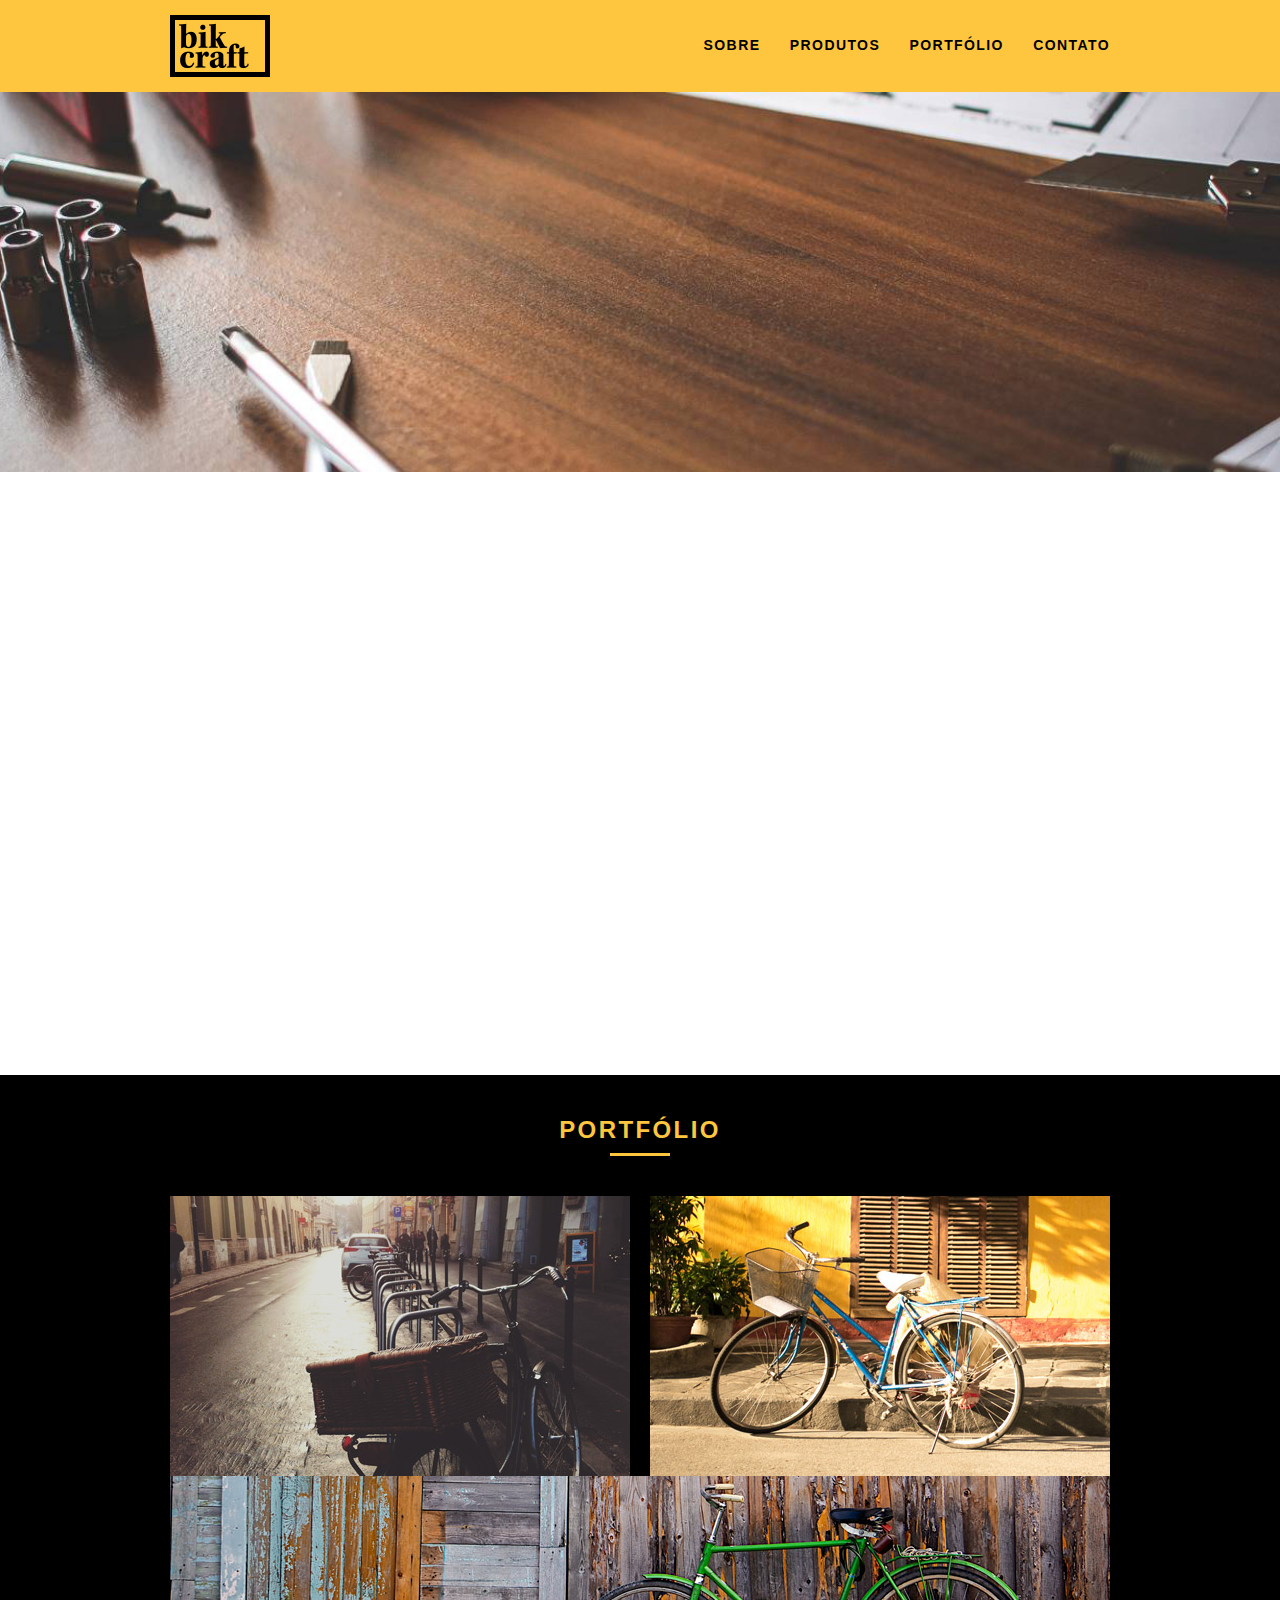
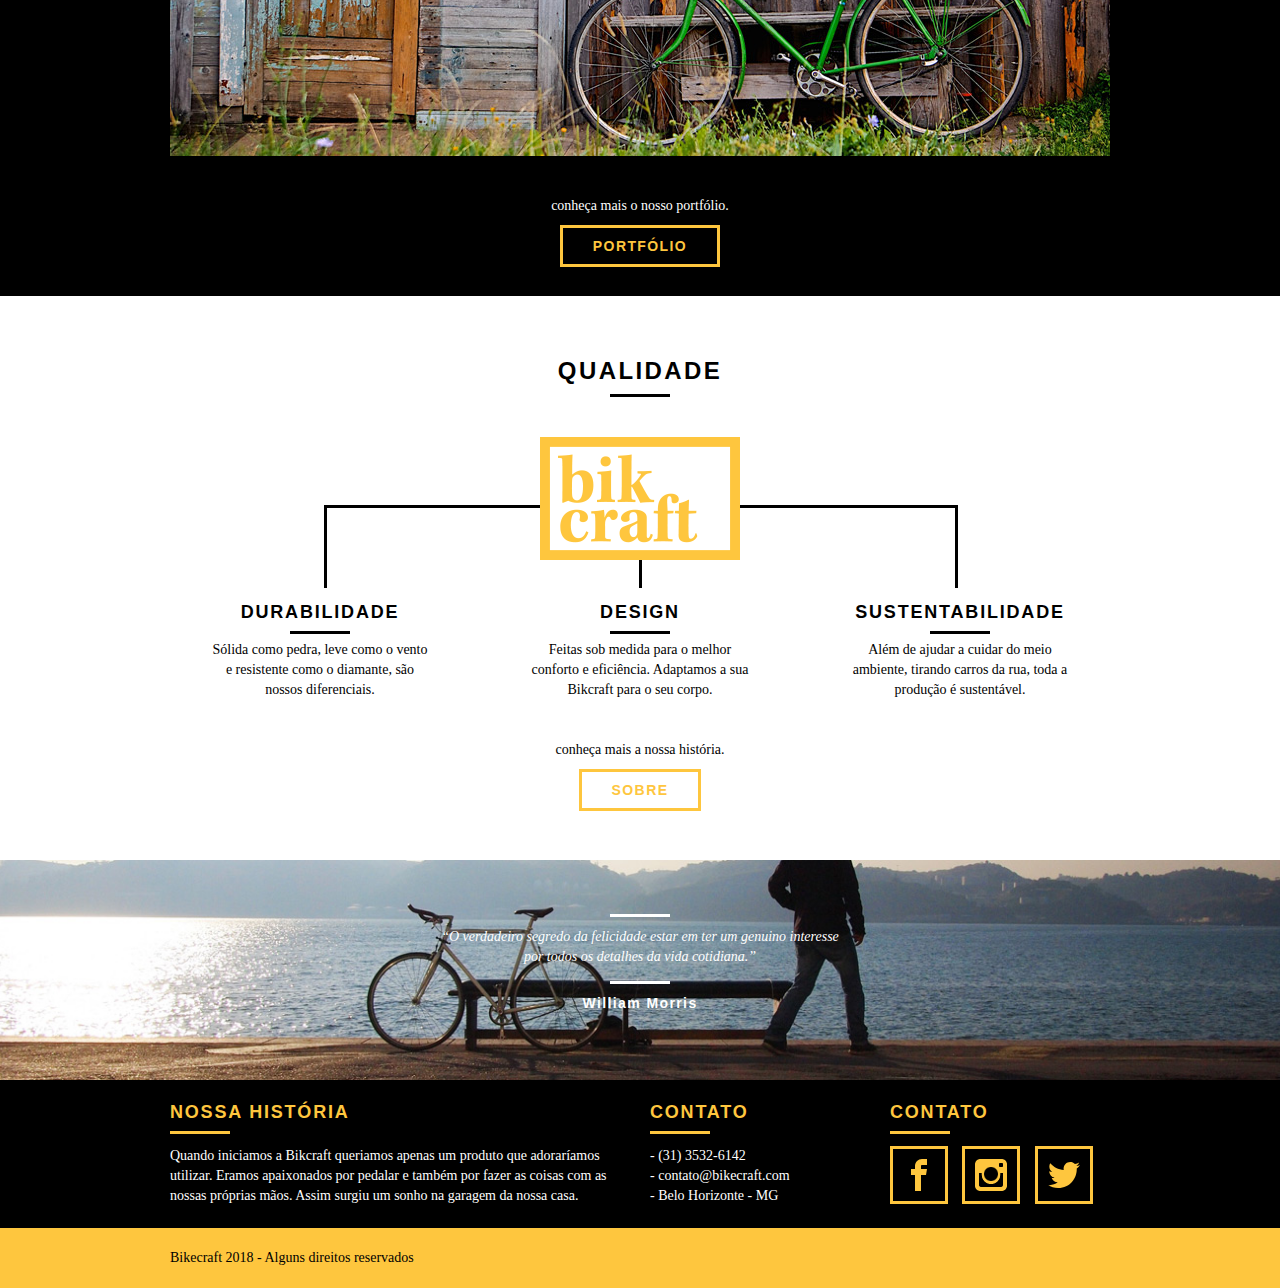
==== commit 5dc3977f: "ajustes finais" ====
--- a/index.html
+++ b/index.html
@@ -3,12 +3,20 @@
 
 <head>
 	<meta charset="utf-8">
-	<title>Bikcraft</title>
-	<link rel="stylesheet" type="text/css" href="css/normalize.css">
-	<link rel="stylesheet" type="text/css" href="css/reset.css">
-	<link rel="stylesheet" type="text/css" href="css/grid.css">
+	<title>Bikcraft - Bicicletas Personalizadas</title>
+	<meta name="description" content="Compre a sua bicicleta personalizada na Bikcraft. Possuímos modelos Passeio, Retrô e Esporte.">
+
+	<meta property="og:type" content="website" />
+	<meta property="og:title" content="Bikcraft - Bicicletas Personalizadas" />
+	<meta property="og:description" content="Compre a sua bicicleta personalizada na Bikcraft. Possuímos modelos Passeio, Retrô e Esporte." />
+	<meta property="og:url" content="http://bikcraft.com" />
+	<meta property="og:image" content="http://bikcraft.com/img/og-image.png" />
+
+	<meta name="viewport" content="width=device-width, initial-scale=1">
+
+	<link rel="shortcut icon" href="favicon.ico">
+
 	<link rel="stylesheet" type="text/css" href="css/style.css">
-	<link rel="stylesheet" type="text/css" href="css/responsivo.css">
 	<script src="js/libs/modernizr.custom.45655.js"></script>
 </head>
 
@@ -52,7 +60,7 @@
 					<img src="produto/passeio.png" alt="Bikcraft Passeio">
 				</div>
 				<h3>Passeio</h3>
-				<p>Pensando mais a longo prazo, o acompanhamento das preferências</p>
+				<p>Muito melhor do que passear pela orla a vidros fechados.</p>
 			</li>
 
 			<li class="grid-1-3">
@@ -60,7 +68,7 @@
 					<img src="produto/esporte.png" alt="Bikcraft Passeio">
 				</div>
 				<h3>Esporte</h3>
-				<p>Pensando mais a longo prazo, o acompanhamento das preferências</p>
+				<p>Mais rápida do que Forrest Gump, ninguém vai pegar você.</p>
 			</li>
 
 			<li class="grid-1-3">
@@ -68,7 +76,7 @@
 					<img src="produto/retro.png" alt="Bikcraft Passeio">
 				</div>
 				<h3>Retro</h3>
-				<p>Pensando mais a longo prazo, o acompanhamento das preferências</p>
+				<p>O passado volta para lembrarmos o que devemos fazer no futuro.</p>
 			</li>
 
 		</ul>
@@ -101,17 +109,15 @@
 		<ul class="qualidade_lista">
 			<li class="grid-1-3">
 				<h3>Durabilidade</h3>
-				<p>Pensando mais a longo prazo, o acompanhamento das preferências.</p>
+				<p>Sólida como pedra, leve como o vento e resistente como o diamante, são nossos diferenciais.</p>
 			</li>
-
 			<li class="grid-1-3">
 				<h3>Design</h3>
-				<p>Pensando mais a longo prazo, o acompanhamento das preferências.</p>
+				<p>Feitas sob medida para o melhor conforto e eficiência. Adaptamos a sua Bikcraft para o seu corpo.</p>
 			</li>
-
 			<li class="grid-1-3">
 				<h3>Sustentabilidade</h3>
-				<p>Pensando mais a longo prazo, o acompanhamento das preferências.</p>
+				<p>Além de ajudar a cuidar do meio ambiente, tirando carros da rua, toda a produção é sustentável.</p>
 			</li>
 		</ul>
 
@@ -134,7 +140,8 @@
 
 				<div class="grid-8 footer_hitoria">
 					<h3>Nossa história</h3>
-					<p>O verdadeiro segredo da felicidade estar em ter um genuino interesse por todos os detalhes da vida cotidiana.</p>
+					<p>Quando iniciamos a Bikcraft queriamos apenas um produto que adoraríamos utilizar. Eramos apaixonados por
+						pedalar e também por fazer as coisas com as nossas próprias mãos. Assim surgiu um sonho na garagem da nossa casa.</p>
 				</div>
 
 				<div class="grid-4 footer_contato">
@@ -170,4 +177,5 @@
 <script src="js/libs/jquery-1.11.2.min.js"></script>
 <script src="js/plugins.js"></script>
 <script src="js/main.js"></script>
+
 </html>--- a/css/style.css
+++ b/css/style.css
@@ -1,463 +1,2 @@
-/* Estilo Gerais */
-body {
-  font-family: Arial, Helvetica, sans-serif;
-}
-
-p {
-  font-family: Georgia, "Times New Roman", Times, serif;
-  font-size: 14px;
-  line-height: 20px;
-}
-
-.btn {
-  border: 3px solid #fec63e;
-  padding: 10px 30px;
-  color: #fec63e;
-  font-size: 14px;
-  font-weight: bold;
-  line-height: 20px;
-  text-transform: uppercase;
-  letter-spacing: 0.1em;
-  transition: all 0.5s ease;
-}
-
-.btn:hover {
-  color: #ffffff;
-  border-color: #ffffff;
-}
-
-.btn.btn-preto:hover {
-  color: #000000;
-  border-color: #000000;
-}
-
-.subtitulo {
-  font-size: 24px;
-  line-height: 30px;
-  font-weight: bold;
-  letter-spacing: 0.1em;
-  color: #000000;
-  text-transform: uppercase;
-  text-align: center;
-  margin-bottom: 40px;
-}
-
-.subtitulo::after {
-  content: "";
-  display: block;
-  width: 60px;
-  height: 3px;
-  margin: 8px auto;
-  background-color: #000000;
-}
-
-.subtitulo-interno {
-  font-size: 24px;
-  line-height: 30px;
-  font-weight: bold;
-  letter-spacing: 0.1em;
-  color: #000000;
-  text-transform: uppercase;
-  margin-bottom: 20px;
-}
-
-.subtitulo-interno::after {
-  content: "";
-  display: block;
-  width: 60px;
-  height: 3px;
-  margin: 8px 0;
-  background-color: #000000;
-}
-
-img {
-  display: block;
-  max-width: 100%;
-}
-
-.formphp label.nao-aparece,
-.formphp input.nao-aparece {
-  display: none !important;
-}
-
-#form-erro span,
-#form-send span {
-  font-size: 18px;
-  line-height: 25px;
-  margin-bottom: 10px;
-  display: block;
-}
-
-#form-send {
-  color: #31aa39;
-}
-
-#form-erro {
-  color: #f64540;
-}
-
-/* Header */
-.header {
-  width: 100%;
-  position: fixed;
-  top: 0;
-  background: #fec63e;
-  padding: 15px 0;
-  z-index: 3;
-}
-
-.header_menu {
-  text-align: right;
-}
-
-.header_menu ul li {
-  display: inline-block;
-  margin-left: 25px;
-  margin-top: 20px;
-}
-
-.header_menu ul li a {
-  color: #000000;
-  font-weight: bold;
-  text-transform: uppercase;
-  letter-spacing: 0.1em;
-  font-size: 14px;
-  line-height: 20px;
-  padding: 10px 0;
-  transition: all 0.3s ease;
-}
-
-.header_menu ul li a:hover {
-  color: #ffffff;
-}
-
-.header_menu ul li a.menu_ativo {
-  color: #ffffff;
-}
-
-/*.header_menu ul li a.menu_ativo::after {
-  content: "";
-  display: block;
-  width: 60px;
-  height: 3px;
-  margin: 3px 0;
-  background-color: #000000;
-}*/
-
-/* Introdução */
-.introducao {
-  width: 100%;
-  height: 380px;
-  background: url("../img/bg-header.jpg") no-repeat center;
-  background-size: cover;
-  margin-top: 92px;
-  text-align: center;
-  padding-top: 80px;
-}
-
-.introducao h1 {
-  font-size: 48px;
-  color: #ffffff;
-  font-weight: bold;
-  text-transform: uppercase;
-}
-
-.quote-externo {
-  max-width: 320px;
-  margin: 0 auto;
-  color: #ffffff;
-  margin-bottom: 40px;
-}
-
-.quote-externo p {
-  font-style: italic;
-}
-.quote-externo p::before,
-.quote-externo p::after {
-  content: "";
-  display: block;
-  width: 60px;
-  height: 3px;
-  margin: 14px auto 10px auto;
-  background-color: #ffffff;
-}
-
-.quote-externo cite {
-  font-size: 14px;
-  font-style: normal;
-  font-weight: bold;
-  letter-spacing: 0.1em;
-  text-transform: uppercase;
-}
-
-/* Introdução interna */
-.introducao-interna {
-  width: 100%;
-  margin-top: 92px;
-  height: 160px;
-  color: #ffffff;
-  text-align: center;
-  padding-top: 30px;
-}
-
-.introducao-interna h1 {
-  font-size: 36px;
-  font-weight: bold;
-  text-transform: uppercase;
-}
-
-.introducao-interna h1::after {
-  content: "";
-  display: block;
-  width: 60px;
-  height: 3px;
-  margin: 6px auto 10px auto;
-  background-color: #ffffff;
-}
-
-/*Produtos*/
-.produtos {
-  padding: 60px 0;
-}
-
-.produtos_lista li {
-  background-color: #fec63e;
-  text-align: center;
-}
-
-.produtos_lista li img {
-  margin: 0 auto;
-}
-
-.produtos_lista li h3 {
-  font-weight: bold;
-  font-size: 18px;
-  line-height: 25px;
-  text-transform: uppercase;
-  letter-spacing: 0.1em;
-  margin-top: 20px;
-}
-
-.produtos_lista li h3::after {
-  content: "";
-  display: block;
-  width: 60px;
-  height: 3px;
-  margin: 2px auto;
-  background-color: #000000;
-}
-
-.produtos_lista li p {
-  padding: 10px 20px 20px 20px;
-}
-
-.produtos_icone {
-  background-color: #000000;
-  padding: 20px;
-}
-
-.call {
-  padding-top: 40px;
-  text-align: center;
-  clear: both;
-}
-
-.call p {
-  margin-bottom: 20px;
-}
-
-/*Portfólio*/
-.portfolio {
-  width: 100%;
-  background-color: #000000;
-  padding: 60px 0;
-}
-
-.portfolio .subtitulo {
-  color: #fec63e;
-}
-
-.portfolio .subtitulo::after {
-  background-color: #fec63e;
-}
-
-.portfolio_list div:last-of-type {
-  margin-top: 20px;
-}
-
-.portfolio .call p {
-  color: #ffffff;
-}
-
-/* Qualidade */
-
-.qualidade {
-  padding: 60px 0;
-}
-
-.qualidade::after {
-  content: "";
-  width: 634px;
-  height: 83px;
-  display: block;
-  background: url(../img/linhas.png) no-repeat center;
-  position: absolute;
-  top: 209px;
-  right: 162px;
-  z-index: -1;
-}
-
-.qualidade img {
-  margin: 0 auto;
-}
-
-.qualidade li {
-  text-align: center;
-  padding: 0 40px;
-}
-
-.qualidade_lista {
-  padding-top: 20px;
-  overflow: auto; /* clear-fix */
-}
-
-.qualidade_lista li h3 {
-  font-weight: bold;
-  font-size: 18px;
-  line-height: 25px;
-  text-transform: uppercase;
-  letter-spacing: 0.1em;
-  margin-top: 20px;
-}
-
-.qualidade_lista li h3::after {
-  content: "";
-  display: block;
-  width: 60px;
-  height: 3px;
-  margin: 6px auto;
-  background-color: #000000;
-}
-
-/* Quebra */
-.quebra {
-  width: 100%;
-  height: 220px;
-  background: url(../img/bg-footer.jpg) no-repeat center;
-  background-size: cover;
-  text-align: center;
-  padding-top: 40px;
-}
-
-.quebra .quote-externo {
-  max-width: 400px;
-}
-
-/* Footer */
-.footer {
-  width: 100%;
-  background-color: #000000;
-  color: #ffffff;
-  padding: 20px 0;
-}
-
-.footer h3 {
-  font-weight: bold;
-  font-size: 18px;
-  line-height: 25px;
-  text-transform: uppercase;
-  letter-spacing: 0.1em;
-  color: #fec63e;
-}
-
-.footer h3::after {
-  content: "";
-  display: block;
-  width: 60px;
-  height: 3px;
-  background-color: #fec63e;
-  margin: 6px 0 12px 0;
-}
-
-.footer_hitoria {
-  padding-right: 40px;
-}
-
-.footer_contato ul li {
-  font-size: 14px;
-  line-height: 20px;
-  font-family: Georgia, "Times New Roman", Times, serif;
-}
-
-.footer_redes ul li {
-  display: inline-block;
-  margin-right: 10px;
-}
-
-.footer_redes ul li a {
-  border: 3px solid #fec63e;
-  padding: 10px;
-  display: block;
-  transition: all 0.5s ease;
-}
-
-.footer_redes ul li a:hover {
-  border-color: #ffffff;
-}
-
-.copy {
-  width: 100%;
-  background-color: #fec63e;
-  padding: 20px 0;
-}
-
-/*Animações*/
-.js .introducao h1,
-.js .introducao blockquote,
-.js .introducao .btn,
-.js .animar,
-.js .animar_interno,
-.js .introducao-interna h1,
-.js .introducao-interna p {
-  opacity: 0;
-}
-
-.animated {
-  -webkit-animation-duration: 1s;
-  animation-duration: 1s;
-  -webkit-animation-fill-mode: both;
-  animation-fill-mode: both;
-}
-
-@-webkit-keyframes fadeInDown {
-  0% {
-    opacity: 0;
-    -webkit-transform: translate3d(0, -20px, 0);
-    transform: translate3d(0, -20px, 0);
-  }
-
-  100% {
-    opacity: 1;
-    -webkit-transform: none;
-    transform: none;
-  }
-}
-
-@keyframes fadeInDown {
-  0% {
-    opacity: 0;
-    -webkit-transform: translate3d(0, -20px, 0);
-    transform: translate3d(0, -20px, 0);
-  }
-
-  100% {
-    opacity: 1;
-    -webkit-transform: none;
-    transform: none;
-  }
-}
-
-.fadeInDown {
-  -webkit-animation-name: fadeInDown;
-  animation-name: fadeInDown;
-}
+html{font-family:sans-serif;-ms-text-size-adjust:100%;-webkit-text-size-adjust:100%}body{margin:0}article,aside,details,figcaption,figure,footer,header,hgroup,main,menu,nav,section,summary{display:block}audio,canvas,progress,video{display:inline-block;vertical-align:baseline}audio:not([controls]){display:none;height:0}[hidden],template{display:none}a{background-color:transparent}a:active,a:hover{outline:0}abbr[title]{border-bottom:1px dotted}b,strong{font-weight:700}dfn{font-style:italic}h1{font-size:2em;margin:.67em 0}mark{background:#ff0;color:#000}small{font-size:80%}sub,sup{font-size:75%;line-height:0;position:relative;vertical-align:baseline}sup{top:-.5em}sub{bottom:-.25em}img{border:0}svg:not(:root){overflow:hidden}figure{margin:1em 40px}hr{-moz-box-sizing:content-box;box-sizing:content-box;height:0}pre{overflow:auto}code,kbd,pre,samp{font-family:monospace,monospace;font-size:1em}button,input,optgroup,select,textarea{color:inherit;font:inherit;margin:0}button{overflow:visible}button,select{text-transform:none}button,html input[type="button"],/* 1 */
+input[type="reset"],input[type="submit"]{-webkit-appearance:button;cursor:pointer}button[disabled],html input[disabled]{cursor:default}button::-moz-focus-inner,input::-moz-focus-inner{border:0;padding:0}input{line-height:normal}input[type="checkbox"],input[type="radio"]{box-sizing:border-box;padding:0}input[type="number"]::-webkit-inner-spin-button,input[type="number"]::-webkit-outer-spin-button{height:auto}input[type="search"]{-webkit-appearance:textfield;-moz-box-sizing:content-box;-webkit-box-sizing:content-box;box-sizing:content-box}input[type="search"]::-webkit-search-cancel-button,input[type="search"]::-webkit-search-decoration{-webkit-appearance:none}fieldset{border:1px solid silver;margin:0 2px;padding:.35em .625em .75em}legend{border:0;padding:0}textarea{overflow:auto}optgroup{font-weight:700}table{border-collapse:collapse;border-spacing:0}td,th{padding:0}a{text-decoration:none}ol,ul{list-style:none}html,body,div,span,iframe,h1,h2,h3,h4,h5,h6,p,blockquote,a,em,img,dl,dt,dd,ol,ul,li,fieldset,form,label,legend,article,footer,header,nav,section,main{margin:0;padding:0;border:0;vertical-align:baseline}h1,h2,h3,h4,h5,h6,p,a,ul{font-size:1em;font-weight:400}*,:before,:after{-webkit-box-sizing:border-box;-moz-box-sizing:border-box;box-sizing:border-box}.container{width:960px;margin:0 auto;padding:0;position:relative}.container:after,.container:before{content:" ";display:table}.container:after{clear:both}.grid-1,.grid-2,.grid-3,.grid-4,.grid-5,.grid-6,.grid-7,.grid-8,.grid-9,.grid-10,.grid-11,.grid-12,.grid-13,.grid-14,.grid-15,.grid-16,.grid-1-3{float:left;margin-left:10px;margin-right:10px}.grid-1{width:40px}.grid-2{width:100px}.grid-3{width:160px}.grid-4{width:220px}.grid-5{width:280px}.grid-6{width:340px}.grid-7{width:400px}.grid-8{width:460px}.grid-9{width:520px}.grid-10{width:580px}.grid-11{width:640px}.grid-12{width:700px}.grid-13{width:760px}.grid-14{width:820px}.grid-15{width:880px}.grid-16{width:940px}.grid-1-3{width:300px}@media only screen and (min-width: 768px) and (max-width: 959px){.container{width:768px}.grid-1{width:28px}.grid-2{width:76px}.grid-3{width:124px}.grid-4{width:172px}.grid-5{width:220px}.grid-6{width:268px}.grid-7{width:316px}.grid-8{width:364px}.grid-9{width:412px}.grid-10{width:460px}.grid-11{width:508px}.grid-12{width:556px}.grid-13{width:604px}.grid-14{width:652px}.grid-15{width:700px}.grid-16{width:748px}.grid-1-3{width:236px}}@media only screen and (max-width: 767px){.container{width:300px}.grid-1,.grid-2,.grid-3,.grid-4,.grid-5,.grid-6,.grid-7,.grid-8,.grid-9,.grid-10,.grid-11,.grid-12,.grid-13,.grid-14,.grid-15,.grid-16,.grid-1-3{width:300px;margin:0 0 20px;float:none}}body{font-family:Arial,Helvetica,sans-serif}p{font-family:Georgia,"Times New Roman",serif;font-size:14px;line-height:20px}img{display:block;max-width:100%}.formphp label.nao-aparece,.formphp input.nao-aparece{display:none!important}#form-erro span,#form-send span{font-size:18px;line-height:25px;margin-bottom:10px;display:block}#form-send{color:#31aa39}#form-erro{color:#f64540}.btn{border:3px solid #fec63e;padding:10px 30px;color:#fec63e;font-size:14px;line-height:20px;text-transform:uppercase;font-weight:700;letter-spacing:.1em;transition:all .5s ease}.btn:hover{color:#fff;border-color:#fff}.btn.btn-preto:hover{color:#000;border-color:#000}.subtitulo{font-size:24px;line-height:30px;font-weight:700;letter-spacing:.1em;color:#000;text-transform:uppercase;text-align:center;margin-bottom:40px}.subtitulo:after{content:"";display:block;width:60px;height:3px;background:#000;margin:8px auto}.subtitulo-interno{font-size:24px;line-height:30px;font-weight:700;letter-spacing:.1em;color:#000;text-transform:uppercase;margin-bottom:20px}.subtitulo-interno:after{content:"";display:block;width:60px;height:3px;background:#000;margin:8px 0}.header{position:fixed;top:0;width:100%;background:#fec63e;padding:15px 0;z-index:10}.header_menu{text-align:right}.header_menu ul li{display:inline-block;margin-left:25px;margin-top:20px}.header_menu ul li a{color:#000;font-weight:700;text-transform:uppercase;letter-spacing:.1em;font-size:14px;line-height:20px;padding:10px 0;transition:all .3s ease}.header_menu ul li a:hover{color:#FFF}.header_menu ul li a.menu_ativo{color:#FFF}.introducao{width:100%;height:380px;background:url(../img/bg-header.jpg) no-repeat center;background-size:cover;margin-top:92px;text-align:center;padding-top:80px}.introducao h1{font-size:48px;color:#FFF;font-weight:700;text-transform:uppercase}.quote-externo{max-width:320px;margin:0 auto;margin-bottom:40px;color:#fff}.quote-externo p{font-style:italic}.quote-externo p:before,.quote-externo p:after{content:"";display:block;width:60px;height:3px;background:#fff;margin:14px auto 10px}.quote-externo cite{font-style:normal;font-weight:700;font-size:14px;letter-spacing:.1em}.introducao-interna{width:100%;margin-top:92px;height:160px;text-align:center;color:#fff;padding-top:30px}.introducao-interna h1{font-size:36px;font-weight:700;text-transform:uppercase}.introducao-interna h1:after{content:"";display:block;width:60px;height:3px;background:#fff;margin:6px auto 10px}.produtos{padding:60px 0}.produtos_lista li{background:#fec63e;text-align:center}.produtos_lista li img{margin:0 auto}.produtos_lista li h3{font-weight:700;font-size:18px;line-height:25px;text-transform:uppercase;letter-spacing:.1em;margin-top:20px}.produtos_lista li h3:after{content:"";display:block;width:60px;height:3px;background:#000;margin:2px auto}.produtos_lista li p{padding:10px 20px 20px}.produtos_icone{background:#000;padding:20px}.call{padding-top:40px;text-align:center;clear:both}.call p{margin-bottom:20px}.portfolio{width:100%;background:#000;padding:40px 0}.portfolio .subtitulo{color:#fec63e}.portfolio .subtitulo:after{background:#fec63e}.portfolio_lista div:last-of-type{margin-top:20px}.portfolio .call p{color:#fff}.qualidade{padding:60px 0}.qualidade:after{content:"";width:634px;height:83px;display:block;background:url(../img/linhas.png) no-repeat center;position:absolute;top:209px;right:162px;z-index:-1}.qualidade img{margin:0 auto}.qualidade_lista{padding-top:20px;overflow:auto}.qualidade_lista li{text-align:center;padding:0 40px}.qualidade_lista li h3{font-weight:700;font-size:18px;line-height:25px;text-transform:uppercase;letter-spacing:.1em;margin-top:20px}.qualidade_lista li h3:after{content:"";display:block;width:60px;height:3px;background:#000;margin:6px auto}.quebra{width:100%;height:220px;background:url(../img/bg-footer.jpg) no-repeat center;background-size:cover;text-align:center;padding-top:40px}.quebra .quote-externo{max-width:400px}.footer{width:100%;background:#000;color:#fff;padding:20px 0}.footer h3{font-size:18px;line-height:25px;color:#fec63e;text-transform:uppercase;letter-spacing:.1em;font-weight:700}.footer h3:after{content:"";display:block;width:60px;height:3px;background:#fec63e;margin:6px 0 12px}.footer_historia{padding-right:40px}.footer_contato ul li{font-size:14px;line-height:20px;font-family:Georgia,"Times New Roman",serif}.footer_redes ul li{display:inline-block;margin-right:10px}.footer_redes ul li a{border:3px solid #fec63e;display:block;padding:10px;transition:all .5s ease}.footer_redes ul li a:hover{border-color:#fff}.copy{width:100%;background:#fec63e;padding:20px 0}.js .introducao h1,.js .introducao blockquote,.js .introducao .btn,.js .animar,.js .animar-interno,.js .introducao-interna h1,.js .introducao-interna p{opacity:0}.animated{-webkit-animation-duration:1s;animation-duration:1s;-webkit-animation-fill-mode:both;animation-fill-mode:both}@-webkit-keyframes fadeInDown{0%{opacity:0;-webkit-transform:translate3d(0,-20px,0);transform:translate3d(0,-20px,0)}100%{opacity:1;-webkit-transform:none;transform:none}}@keyframes fadeInDown{0%{opacity:0;-webkit-transform:translate3d(0,-20px,0);transform:translate3d(0,-20px,0)}100%{opacity:1;-webkit-transform:none;transform:none}}.fadeInDown{-webkit-animation-name:fadeInDown;animation-name:fadeInDown}.interna-sobre{background:url(../img/bg-sobre.jpg) no-repeat center;background-size:cover}.missao_sobre{padding-top:60px}.missao_sobre p{font-size:18px;line-height:25px;margin-bottom:1em;padding-right:60px}.missao_sobre ul li{font-family:Georgia,"Times New Roman",serif;font-size:18px;line-height:30px}.foto-equipe{padding-top:20px}.interna-produtos{background:url(../img/bg-produtos.jpg) no-repeat center;background-size:cover}.produto_item{padding-top:60px}.produto_item h2{color:#fff;font-size:36px;text-transform:uppercase;letter-spacing:.1em;font-weight:700;position:relative;top:-180px;text-align:center;margin-bottom:-56px}.produto_item h2:after,.produto_item h2:before{content:"";display:block;width:60px;height:3px;background:#fff;margin:6px auto 8px}.produto_icone{background:#000;padding:70px 0}.produto_icone img{margin:0 auto}.produto_info{background:#000}.produto_info p{color:#fff;font-size:18px;line-height:25px;height:180px;padding:30px 40px}.produto_info ul li{background:#fec63e;text-transform:uppercase;font-size:18px;line-height:20px;font-weight:700;float:left;width:229px;height:49px;text-align:center;padding-top:16px}.produto_info ul li:nth-child(1),.produto_info ul li:nth-child(2){margin-bottom:2px}.produto_info ul li:nth-child(even){margin-left:2px}.orcamento{background:#000;width:100%;margin-top:60px;padding:40px 0}.orcamento h2{color:#fec63e}.orcamento h2:after{background:#fec63e}.form{padding-right:60px}.form label{display:block;color:#fff;font-family:Georgia,"Times New Roman",serif;font-size:18px;line-height:25px;margin-bottom:4px}.form input{display:block;width:100%;border:4px solid #fec63e;background:none;color:#fff;padding:7px 10px;margin-bottom:10px;outline:none;font-size:14px;font-family:Georgia,"Times New Roman",serif}.form textarea{display:block;width:100%;height:120px;border:4px solid #fec63e;background:none;color:#fff;padding:7px 10px;margin-bottom:20px;outline:none;font-size:14px;font-family:Georgia,"Times New Roman",serif}.form button{padding:7px 40px;background:none}.orcamento_dados{color:#fff}.orcamento_dados h3{font-size:18px;line-height:25px;text-transform:uppercase;color:#fec63e;font-weight:700}.orcamento_dados span{display:block;font-size:18px;line-height:30px;font-family:Georgia,"Times New Roman",serif}.orcamento_dados span:nth-of-type(2){margin-bottom:40px}.orcamento_dados ul{padding-right:60px}.orcamento_dados ul li{font-family:Georgia,"Times New Roman",serif;font-size:14px;padding:10px 15px}.orcamento_dados ul li:nth-child(odd){background:#1d1d1d}.orcamento_dados p{margin:8px 0}.interna-portfolio{background:url(../img/bg-portfolio.jpg) no-repeat center;background-size:cover}.quote_clientes{padding:60px 0;max-width:460px;margin:0 auto}.quote_clientes p{text-align:center;font-family:Georgia,"Times New Roman",serif;font-size:18px;line-height:25px;font-style:italic;margin-bottom:20px}.quote_clientes cite{font-size:18px;font-weight:700;float:right;font-style:normal}.rslides,.rslides_portfolio{position:relative;list-style:none;overflow:hidden;width:100%;padding:0;margin:0}.rslides li,.rslides_portfolio li{-webkit-backface-visibility:hidden;position:absolute;display:none;width:100%;left:0;top:0}.rslides li:first-child,.rslides_portfolio li:first-child{position:relative;display:block;float:left}.rslides img,.rslides_portfolio img{display:block;height:auto;width:100%;border:0}.rslides_tabs{text-align:center;margin-top:14px}.rslides_tabs li{display:inline;margin:0 5px}.rslides_tabs li a{display:inline-block;width:12px;height:12px;background:#1d1d1d;color:#1d1d1d;border-radius:20px;overflow:hidden;text-indent:-200px}.rslides_tabs li a:hover,.rslides_tabs li.rslides_here a{background:#fec63e;color:#fec63e}.interna-contato{background:url(../img/bg-contato.jpg) no-repeat center;background-size:cover}.contato{padding:40px 0}.contato_form{padding-right:60px}.contato_form label{display:block;font-family:Georgia,"Times New Roman",serif;font-size:18px;line-height:25px;margin-bottom:4px}.contato_form input{display:block;width:100%;border:4px solid #fec63e;background:none;padding:7px 10px;margin-bottom:10px;outline:none;font-size:14px;font-family:Georgia,"Times New Roman",serif}.contato_form textarea{display:block;width:100%;height:120px;border:4px solid #fec63e;background:none;padding:7px 10px;margin-bottom:20px;outline:none;font-size:14px;font-family:Georgia,"Times New Roman",serif}.contato_form button{padding:7px 40px;background:none}.orcamento_dados{color:#fff}.contato_dados h3{font-size:18px;line-height:25px;text-transform:uppercase;color:#fec63e;font-weight:700}.contato_dados span{display:block;font-size:18px;line-height:30px;font-family:Georgia,"Times New Roman",serif}.contato_dados span:nth-of-type(even){margin-bottom:30px}.contato_dados ul{margin-top:10px}.contato_dados ul li{display:inline-block;margin-right:10px}.contato_dados ul li a{border:3px solid #fec63e;display:block;padding:10px}.contato_dados ul li a:hover{border-color:#000}.contato_mapa{margin-bottom:60px}@media only screen and (min-width: 768px) and (max-width: 959px){.qualidade:after{right:66px}.qualidade_lista li{padding:0 10px}.footer_redes ul li a{border:3px solid #fec63e;display:block;padding:6px}.footer_redes ul li a img{width:26px;height:26px}.produto_item h2{top:-150px;margin-bottom:-56px}.produto_icone{padding:41px 0}.produto_info p{font-size:14px;line-height:20px;height:122px;padding:20px 30px}.produto_info ul li{width:181px;height:49px}}@media only screen and (max-width: 767px){.header{position:relative;padding-bottom:0}.header img{margin:0 auto 10px}.header_menu{text-align:center}.header_menu ul li{margin:5px}.header_menu ul li a{border:4px solid #000;width:136px;display:block;float:left}.header_menu ul li a:hover{border-color:#fff}.header_menu ul li a.menu_ativo{border-color:#fff}.introducao h1{font-size:36px}.introducao{margin-top:0;padding-top:40px;background:url(../img/bg-mobile.jpg) no-repeat center;background-size:cover}.introducao-interna{margin-top:0}.call{padding-top:10px}.qualidade:after{display:none}.missao_sobre p{font-size:14px;line-height:20px;padding-right:0}.missao_sobre ul li{font-size:14px;line-height:25px}.produto_item h2{top:-100px;margin-bottom:-68px}.produto_icone{padding:41px 0}.produto_info p{font-size:14px;line-height:20px;height:auto;padding:20px 30px}.produto_info ul li{width:149px;height:49px;font-size:14px;line-height:20px;padding-top:14px}.form{padding-right:0}.orcamento_dados ul{padding-right:0}.contato_form{padding-right:0;margin-bottom:40px}}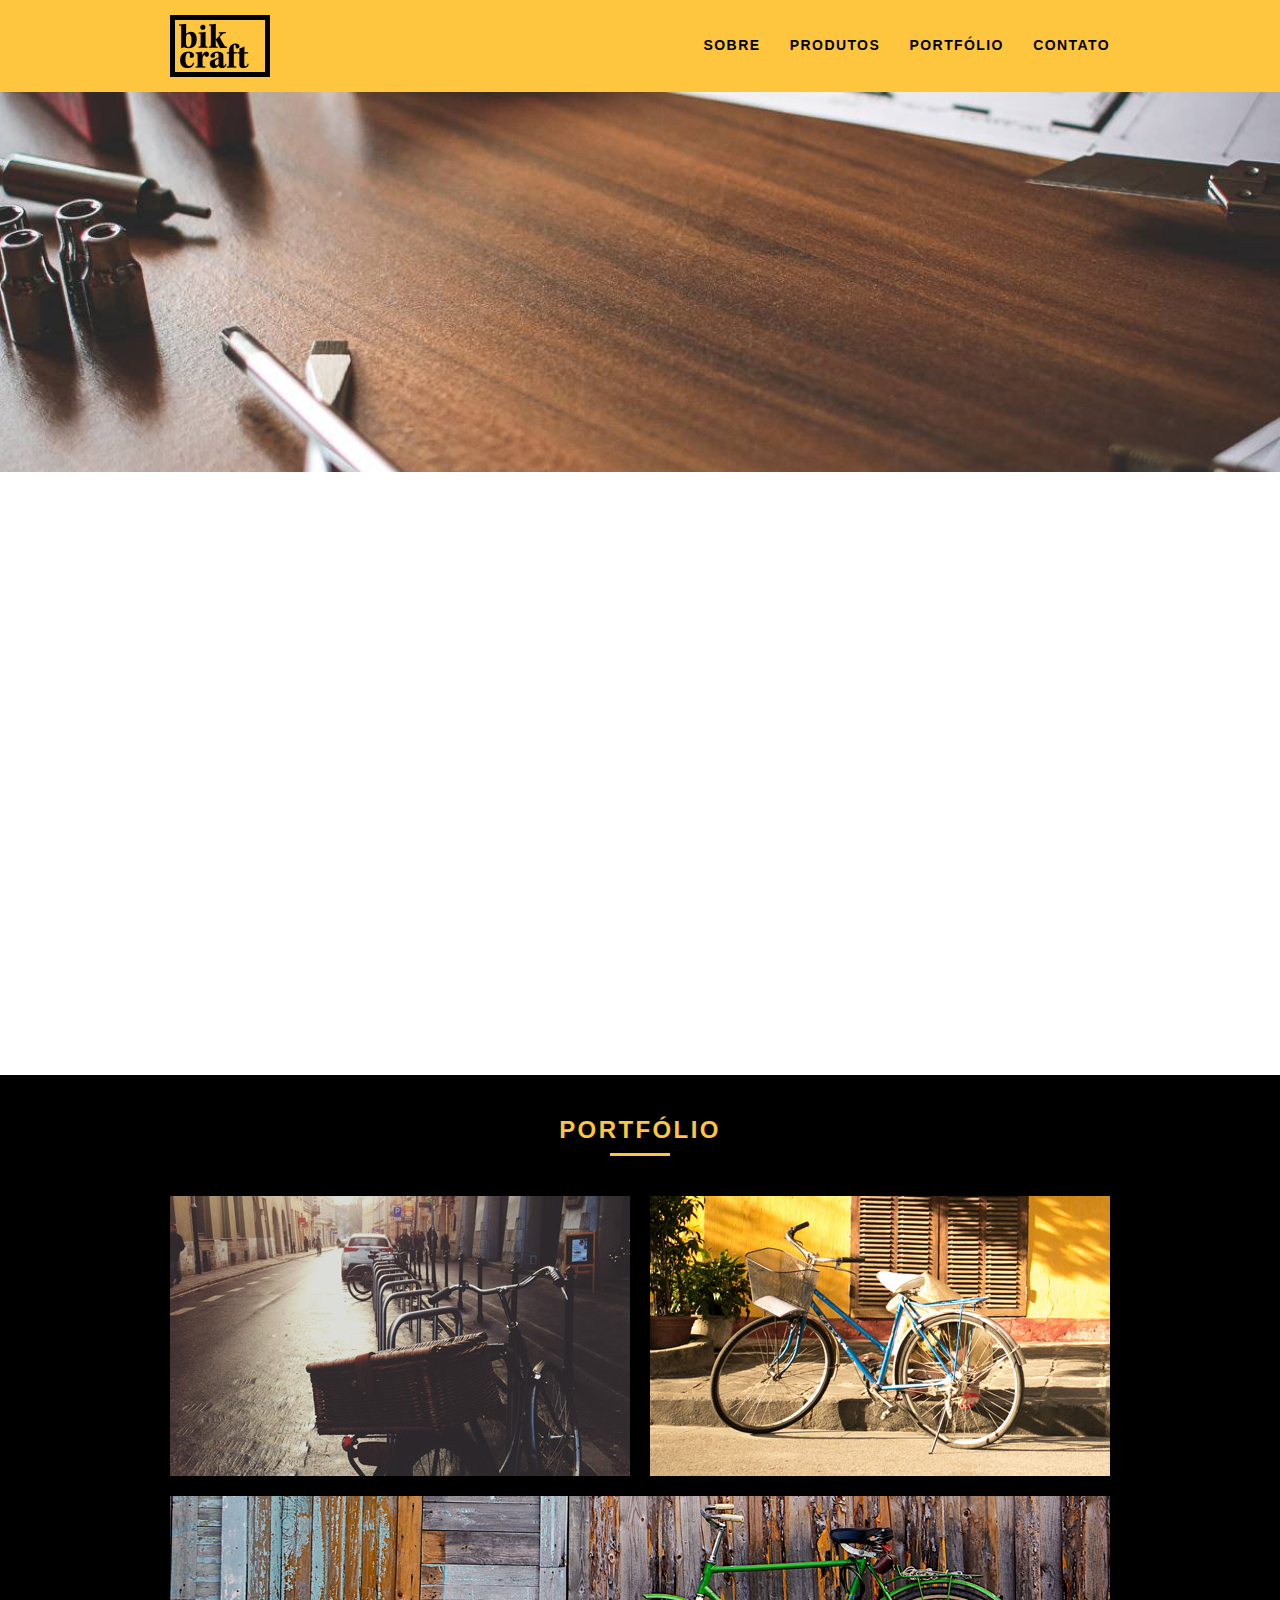
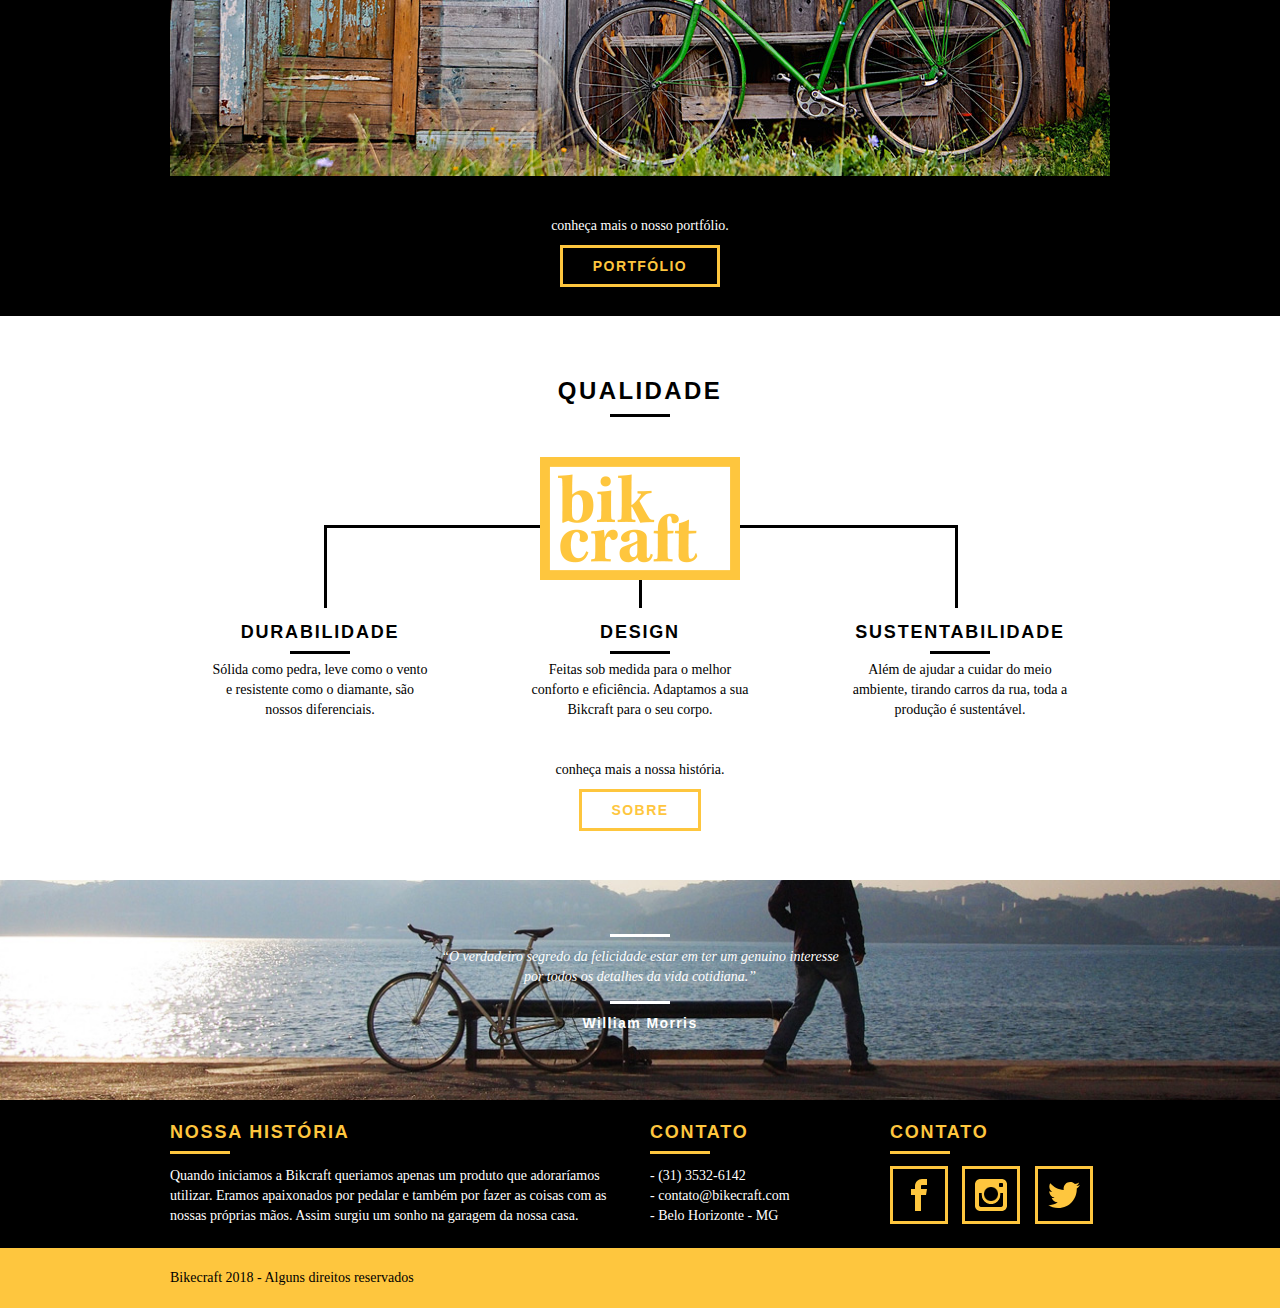
==== commit d77619b1: "ajustes finais" ====
--- a/index.html
+++ b/index.html
@@ -90,7 +90,7 @@
 	<section class="portfolio">
 		<div class="container">
 			<h2 class="subtitulo">portfólio</h2>
-			<div class="portfolio_list">
+			<div class="portfolio_lista">
 				<div class="grid-8"><img src="portfolio/retro.jpg" alt="Bicicleta retro"></div>
 				<div class="grid-8"><img src="portfolio/passeio.jpg" alt="Bicicleta passeio"></div>
 				<div class="grid-16"><img src="portfolio/esporte.jpg" alt="Bicicleta esporte"></div>
--- a/css/style.css
+++ b/css/style.css
@@ -1,2 +1,2 @@
 html{font-family:sans-serif;-ms-text-size-adjust:100%;-webkit-text-size-adjust:100%}body{margin:0}article,aside,details,figcaption,figure,footer,header,hgroup,main,menu,nav,section,summary{display:block}audio,canvas,progress,video{display:inline-block;vertical-align:baseline}audio:not([controls]){display:none;height:0}[hidden],template{display:none}a{background-color:transparent}a:active,a:hover{outline:0}abbr[title]{border-bottom:1px dotted}b,strong{font-weight:700}dfn{font-style:italic}h1{font-size:2em;margin:.67em 0}mark{background:#ff0;color:#000}small{font-size:80%}sub,sup{font-size:75%;line-height:0;position:relative;vertical-align:baseline}sup{top:-.5em}sub{bottom:-.25em}img{border:0}svg:not(:root){overflow:hidden}figure{margin:1em 40px}hr{-moz-box-sizing:content-box;box-sizing:content-box;height:0}pre{overflow:auto}code,kbd,pre,samp{font-family:monospace,monospace;font-size:1em}button,input,optgroup,select,textarea{color:inherit;font:inherit;margin:0}button{overflow:visible}button,select{text-transform:none}button,html input[type="button"],/* 1 */
-input[type="reset"],input[type="submit"]{-webkit-appearance:button;cursor:pointer}button[disabled],html input[disabled]{cursor:default}button::-moz-focus-inner,input::-moz-focus-inner{border:0;padding:0}input{line-height:normal}input[type="checkbox"],input[type="radio"]{box-sizing:border-box;padding:0}input[type="number"]::-webkit-inner-spin-button,input[type="number"]::-webkit-outer-spin-button{height:auto}input[type="search"]{-webkit-appearance:textfield;-moz-box-sizing:content-box;-webkit-box-sizing:content-box;box-sizing:content-box}input[type="search"]::-webkit-search-cancel-button,input[type="search"]::-webkit-search-decoration{-webkit-appearance:none}fieldset{border:1px solid silver;margin:0 2px;padding:.35em .625em .75em}legend{border:0;padding:0}textarea{overflow:auto}optgroup{font-weight:700}table{border-collapse:collapse;border-spacing:0}td,th{padding:0}a{text-decoration:none}ol,ul{list-style:none}html,body,div,span,iframe,h1,h2,h3,h4,h5,h6,p,blockquote,a,em,img,dl,dt,dd,ol,ul,li,fieldset,form,label,legend,article,footer,header,nav,section,main{margin:0;padding:0;border:0;vertical-align:baseline}h1,h2,h3,h4,h5,h6,p,a,ul{font-size:1em;font-weight:400}*,:before,:after{-webkit-box-sizing:border-box;-moz-box-sizing:border-box;box-sizing:border-box}.container{width:960px;margin:0 auto;padding:0;position:relative}.container:after,.container:before{content:" ";display:table}.container:after{clear:both}.grid-1,.grid-2,.grid-3,.grid-4,.grid-5,.grid-6,.grid-7,.grid-8,.grid-9,.grid-10,.grid-11,.grid-12,.grid-13,.grid-14,.grid-15,.grid-16,.grid-1-3{float:left;margin-left:10px;margin-right:10px}.grid-1{width:40px}.grid-2{width:100px}.grid-3{width:160px}.grid-4{width:220px}.grid-5{width:280px}.grid-6{width:340px}.grid-7{width:400px}.grid-8{width:460px}.grid-9{width:520px}.grid-10{width:580px}.grid-11{width:640px}.grid-12{width:700px}.grid-13{width:760px}.grid-14{width:820px}.grid-15{width:880px}.grid-16{width:940px}.grid-1-3{width:300px}@media only screen and (min-width: 768px) and (max-width: 959px){.container{width:768px}.grid-1{width:28px}.grid-2{width:76px}.grid-3{width:124px}.grid-4{width:172px}.grid-5{width:220px}.grid-6{width:268px}.grid-7{width:316px}.grid-8{width:364px}.grid-9{width:412px}.grid-10{width:460px}.grid-11{width:508px}.grid-12{width:556px}.grid-13{width:604px}.grid-14{width:652px}.grid-15{width:700px}.grid-16{width:748px}.grid-1-3{width:236px}}@media only screen and (max-width: 767px){.container{width:300px}.grid-1,.grid-2,.grid-3,.grid-4,.grid-5,.grid-6,.grid-7,.grid-8,.grid-9,.grid-10,.grid-11,.grid-12,.grid-13,.grid-14,.grid-15,.grid-16,.grid-1-3{width:300px;margin:0 0 20px;float:none}}body{font-family:Arial,Helvetica,sans-serif}p{font-family:Georgia,"Times New Roman",serif;font-size:14px;line-height:20px}img{display:block;max-width:100%}.formphp label.nao-aparece,.formphp input.nao-aparece{display:none!important}#form-erro span,#form-send span{font-size:18px;line-height:25px;margin-bottom:10px;display:block}#form-send{color:#31aa39}#form-erro{color:#f64540}.btn{border:3px solid #fec63e;padding:10px 30px;color:#fec63e;font-size:14px;line-height:20px;text-transform:uppercase;font-weight:700;letter-spacing:.1em;transition:all .5s ease}.btn:hover{color:#fff;border-color:#fff}.btn.btn-preto:hover{color:#000;border-color:#000}.subtitulo{font-size:24px;line-height:30px;font-weight:700;letter-spacing:.1em;color:#000;text-transform:uppercase;text-align:center;margin-bottom:40px}.subtitulo:after{content:"";display:block;width:60px;height:3px;background:#000;margin:8px auto}.subtitulo-interno{font-size:24px;line-height:30px;font-weight:700;letter-spacing:.1em;color:#000;text-transform:uppercase;margin-bottom:20px}.subtitulo-interno:after{content:"";display:block;width:60px;height:3px;background:#000;margin:8px 0}.header{position:fixed;top:0;width:100%;background:#fec63e;padding:15px 0;z-index:10}.header_menu{text-align:right}.header_menu ul li{display:inline-block;margin-left:25px;margin-top:20px}.header_menu ul li a{color:#000;font-weight:700;text-transform:uppercase;letter-spacing:.1em;font-size:14px;line-height:20px;padding:10px 0;transition:all .3s ease}.header_menu ul li a:hover{color:#FFF}.header_menu ul li a.menu_ativo{color:#FFF}.introducao{width:100%;height:380px;background:url(../img/bg-header.jpg) no-repeat center;background-size:cover;margin-top:92px;text-align:center;padding-top:80px}.introducao h1{font-size:48px;color:#FFF;font-weight:700;text-transform:uppercase}.quote-externo{max-width:320px;margin:0 auto;margin-bottom:40px;color:#fff}.quote-externo p{font-style:italic}.quote-externo p:before,.quote-externo p:after{content:"";display:block;width:60px;height:3px;background:#fff;margin:14px auto 10px}.quote-externo cite{font-style:normal;font-weight:700;font-size:14px;letter-spacing:.1em}.introducao-interna{width:100%;margin-top:92px;height:160px;text-align:center;color:#fff;padding-top:30px}.introducao-interna h1{font-size:36px;font-weight:700;text-transform:uppercase}.introducao-interna h1:after{content:"";display:block;width:60px;height:3px;background:#fff;margin:6px auto 10px}.produtos{padding:60px 0}.produtos_lista li{background:#fec63e;text-align:center}.produtos_lista li img{margin:0 auto}.produtos_lista li h3{font-weight:700;font-size:18px;line-height:25px;text-transform:uppercase;letter-spacing:.1em;margin-top:20px}.produtos_lista li h3:after{content:"";display:block;width:60px;height:3px;background:#000;margin:2px auto}.produtos_lista li p{padding:10px 20px 20px}.produtos_icone{background:#000;padding:20px}.call{padding-top:40px;text-align:center;clear:both}.call p{margin-bottom:20px}.portfolio{width:100%;background:#000;padding:40px 0}.portfolio .subtitulo{color:#fec63e}.portfolio .subtitulo:after{background:#fec63e}.portfolio_lista div:last-of-type{margin-top:20px}.portfolio .call p{color:#fff}.qualidade{padding:60px 0}.qualidade:after{content:"";width:634px;height:83px;display:block;background:url(../img/linhas.png) no-repeat center;position:absolute;top:209px;right:162px;z-index:-1}.qualidade img{margin:0 auto}.qualidade_lista{padding-top:20px;overflow:auto}.qualidade_lista li{text-align:center;padding:0 40px}.qualidade_lista li h3{font-weight:700;font-size:18px;line-height:25px;text-transform:uppercase;letter-spacing:.1em;margin-top:20px}.qualidade_lista li h3:after{content:"";display:block;width:60px;height:3px;background:#000;margin:6px auto}.quebra{width:100%;height:220px;background:url(../img/bg-footer.jpg) no-repeat center;background-size:cover;text-align:center;padding-top:40px}.quebra .quote-externo{max-width:400px}.footer{width:100%;background:#000;color:#fff;padding:20px 0}.footer h3{font-size:18px;line-height:25px;color:#fec63e;text-transform:uppercase;letter-spacing:.1em;font-weight:700}.footer h3:after{content:"";display:block;width:60px;height:3px;background:#fec63e;margin:6px 0 12px}.footer_historia{padding-right:40px}.footer_contato ul li{font-size:14px;line-height:20px;font-family:Georgia,"Times New Roman",serif}.footer_redes ul li{display:inline-block;margin-right:10px}.footer_redes ul li a{border:3px solid #fec63e;display:block;padding:10px;transition:all .5s ease}.footer_redes ul li a:hover{border-color:#fff}.copy{width:100%;background:#fec63e;padding:20px 0}.js .introducao h1,.js .introducao blockquote,.js .introducao .btn,.js .animar,.js .animar-interno,.js .introducao-interna h1,.js .introducao-interna p{opacity:0}.animated{-webkit-animation-duration:1s;animation-duration:1s;-webkit-animation-fill-mode:both;animation-fill-mode:both}@-webkit-keyframes fadeInDown{0%{opacity:0;-webkit-transform:translate3d(0,-20px,0);transform:translate3d(0,-20px,0)}100%{opacity:1;-webkit-transform:none;transform:none}}@keyframes fadeInDown{0%{opacity:0;-webkit-transform:translate3d(0,-20px,0);transform:translate3d(0,-20px,0)}100%{opacity:1;-webkit-transform:none;transform:none}}.fadeInDown{-webkit-animation-name:fadeInDown;animation-name:fadeInDown}.interna-sobre{background:url(../img/bg-sobre.jpg) no-repeat center;background-size:cover}.missao_sobre{padding-top:60px}.missao_sobre p{font-size:18px;line-height:25px;margin-bottom:1em;padding-right:60px}.missao_sobre ul li{font-family:Georgia,"Times New Roman",serif;font-size:18px;line-height:30px}.foto-equipe{padding-top:20px}.interna-produtos{background:url(../img/bg-produtos.jpg) no-repeat center;background-size:cover}.produto_item{padding-top:60px}.produto_item h2{color:#fff;font-size:36px;text-transform:uppercase;letter-spacing:.1em;font-weight:700;position:relative;top:-180px;text-align:center;margin-bottom:-56px}.produto_item h2:after,.produto_item h2:before{content:"";display:block;width:60px;height:3px;background:#fff;margin:6px auto 8px}.produto_icone{background:#000;padding:70px 0}.produto_icone img{margin:0 auto}.produto_info{background:#000}.produto_info p{color:#fff;font-size:18px;line-height:25px;height:180px;padding:30px 40px}.produto_info ul li{background:#fec63e;text-transform:uppercase;font-size:18px;line-height:20px;font-weight:700;float:left;width:229px;height:49px;text-align:center;padding-top:16px}.produto_info ul li:nth-child(1),.produto_info ul li:nth-child(2){margin-bottom:2px}.produto_info ul li:nth-child(even){margin-left:2px}.orcamento{background:#000;width:100%;margin-top:60px;padding:40px 0}.orcamento h2{color:#fec63e}.orcamento h2:after{background:#fec63e}.form{padding-right:60px}.form label{display:block;color:#fff;font-family:Georgia,"Times New Roman",serif;font-size:18px;line-height:25px;margin-bottom:4px}.form input{display:block;width:100%;border:4px solid #fec63e;background:none;color:#fff;padding:7px 10px;margin-bottom:10px;outline:none;font-size:14px;font-family:Georgia,"Times New Roman",serif}.form textarea{display:block;width:100%;height:120px;border:4px solid #fec63e;background:none;color:#fff;padding:7px 10px;margin-bottom:20px;outline:none;font-size:14px;font-family:Georgia,"Times New Roman",serif}.form button{padding:7px 40px;background:none}.orcamento_dados{color:#fff}.orcamento_dados h3{font-size:18px;line-height:25px;text-transform:uppercase;color:#fec63e;font-weight:700}.orcamento_dados span{display:block;font-size:18px;line-height:30px;font-family:Georgia,"Times New Roman",serif}.orcamento_dados span:nth-of-type(2){margin-bottom:40px}.orcamento_dados ul{padding-right:60px}.orcamento_dados ul li{font-family:Georgia,"Times New Roman",serif;font-size:14px;padding:10px 15px}.orcamento_dados ul li:nth-child(odd){background:#1d1d1d}.orcamento_dados p{margin:8px 0}.interna-portfolio{background:url(../img/bg-portfolio.jpg) no-repeat center;background-size:cover}.quote_clientes{padding:60px 0;max-width:460px;margin:0 auto}.quote_clientes p{text-align:center;font-family:Georgia,"Times New Roman",serif;font-size:18px;line-height:25px;font-style:italic;margin-bottom:20px}.quote_clientes cite{font-size:18px;font-weight:700;float:right;font-style:normal}.rslides,.rslides_portfolio{position:relative;list-style:none;overflow:hidden;width:100%;padding:0;margin:0}.rslides li,.rslides_portfolio li{-webkit-backface-visibility:hidden;position:absolute;display:none;width:100%;left:0;top:0}.rslides li:first-child,.rslides_portfolio li:first-child{position:relative;display:block;float:left}.rslides img,.rslides_portfolio img{display:block;height:auto;width:100%;border:0}.rslides_tabs{text-align:center;margin-top:14px}.rslides_tabs li{display:inline;margin:0 5px}.rslides_tabs li a{display:inline-block;width:12px;height:12px;background:#1d1d1d;color:#1d1d1d;border-radius:20px;overflow:hidden;text-indent:-200px}.rslides_tabs li a:hover,.rslides_tabs li.rslides_here a{background:#fec63e;color:#fec63e}.interna-contato{background:url(../img/bg-contato.jpg) no-repeat center;background-size:cover}.contato{padding:40px 0}.contato_form{padding-right:60px}.contato_form label{display:block;font-family:Georgia,"Times New Roman",serif;font-size:18px;line-height:25px;margin-bottom:4px}.contato_form input{display:block;width:100%;border:4px solid #fec63e;background:none;padding:7px 10px;margin-bottom:10px;outline:none;font-size:14px;font-family:Georgia,"Times New Roman",serif}.contato_form textarea{display:block;width:100%;height:120px;border:4px solid #fec63e;background:none;padding:7px 10px;margin-bottom:20px;outline:none;font-size:14px;font-family:Georgia,"Times New Roman",serif}.contato_form button{padding:7px 40px;background:none}.orcamento_dados{color:#fff}.contato_dados h3{font-size:18px;line-height:25px;text-transform:uppercase;color:#fec63e;font-weight:700}.contato_dados span{display:block;font-size:18px;line-height:30px;font-family:Georgia,"Times New Roman",serif}.contato_dados span:nth-of-type(even){margin-bottom:30px}.contato_dados ul{margin-top:10px}.contato_dados ul li{display:inline-block;margin-right:10px}.contato_dados ul li a{border:3px solid #fec63e;display:block;padding:10px}.contato_dados ul li a:hover{border-color:#000}.contato_mapa{margin-bottom:60px}@media only screen and (min-width: 768px) and (max-width: 959px){.qualidade:after{right:66px}.qualidade_lista li{padding:0 10px}.footer_redes ul li a{border:3px solid #fec63e;display:block;padding:6px}.footer_redes ul li a img{width:26px;height:26px}.produto_item h2{top:-150px;margin-bottom:-56px}.produto_icone{padding:41px 0}.produto_info p{font-size:14px;line-height:20px;height:122px;padding:20px 30px}.produto_info ul li{width:181px;height:49px}}@media only screen and (max-width: 767px){.header{position:relative;padding-bottom:0}.header img{margin:0 auto 10px}.header_menu{text-align:center}.header_menu ul li{margin:5px}.header_menu ul li a{border:4px solid #000;width:136px;display:block;float:left}.header_menu ul li a:hover{border-color:#fff}.header_menu ul li a.menu_ativo{border-color:#fff}.introducao h1{font-size:36px}.introducao{margin-top:0;padding-top:40px;background:url(../img/bg-mobile.jpg) no-repeat center;background-size:cover}.introducao-interna{margin-top:0}.call{padding-top:10px}.qualidade:after{display:none}.missao_sobre p{font-size:14px;line-height:20px;padding-right:0}.missao_sobre ul li{font-size:14px;line-height:25px}.produto_item h2{top:-100px;margin-bottom:-68px}.produto_icone{padding:41px 0}.produto_info p{font-size:14px;line-height:20px;height:auto;padding:20px 30px}.produto_info ul li{width:149px;height:49px;font-size:14px;line-height:20px;padding-top:14px}.form{padding-right:0}.orcamento_dados ul{padding-right:0}.contato_form{padding-right:0;margin-bottom:40px}}+input[type="reset"],input[type="submit"]{-webkit-appearance:button;cursor:pointer}button[disabled],html input[disabled]{cursor:default}button::-moz-focus-inner,input::-moz-focus-inner{border:0;padding:0}input{line-height:normal}input[type="checkbox"],input[type="radio"]{box-sizing:border-box;padding:0}input[type="number"]::-webkit-inner-spin-button,input[type="number"]::-webkit-outer-spin-button{height:auto}input[type="search"]{-webkit-appearance:textfield;-moz-box-sizing:content-box;-webkit-box-sizing:content-box;box-sizing:content-box}input[type="search"]::-webkit-search-cancel-button,input[type="search"]::-webkit-search-decoration{-webkit-appearance:none}fieldset{border:1px solid silver;margin:0 2px;padding:.35em .625em .75em}legend{border:0;padding:0}textarea{overflow:auto}optgroup{font-weight:700}table{border-collapse:collapse;border-spacing:0}td,th{padding:0}a{text-decoration:none}ol,ul{list-style:none}html,body,div,span,iframe,h1,h2,h3,h4,h5,h6,p,blockquote,a,em,img,dl,dt,dd,ol,ul,li,fieldset,form,label,legend,article,footer,header,nav,section,main{margin:0;padding:0;border:0;vertical-align:baseline}h1,h2,h3,h4,h5,h6,p,a,ul{font-size:1em;font-weight:400}*,:before,:after{-webkit-box-sizing:border-box;-moz-box-sizing:border-box;box-sizing:border-box}.container{width:960px;margin:0 auto;padding:0;position:relative}.container:after,.container:before{content:" ";display:table}.container:after{clear:both}.grid-1,.grid-2,.grid-3,.grid-4,.grid-5,.grid-6,.grid-7,.grid-8,.grid-9,.grid-10,.grid-11,.grid-12,.grid-13,.grid-14,.grid-15,.grid-16,.grid-1-3{float:left;margin-left:10px;margin-right:10px}.grid-1{width:40px}.grid-2{width:100px}.grid-3{width:160px}.grid-4{width:220px}.grid-5{width:280px}.grid-6{width:340px}.grid-7{width:400px}.grid-8{width:460px}.grid-9{width:520px}.grid-10{width:580px}.grid-11{width:640px}.grid-12{width:700px}.grid-13{width:760px}.grid-14{width:820px}.grid-15{width:880px}.grid-16{width:940px}.grid-1-3{width:300px}@media only screen and (min-width: 768px) and (max-width: 959px){.container{width:768px}.grid-1{width:28px}.grid-2{width:76px}.grid-3{width:124px}.grid-4{width:172px}.grid-5{width:220px}.grid-6{width:268px}.grid-7{width:316px}.grid-8{width:364px}.grid-9{width:412px}.grid-10{width:460px}.grid-11{width:508px}.grid-12{width:556px}.grid-13{width:604px}.grid-14{width:652px}.grid-15{width:700px}.grid-16{width:748px}.grid-1-3{width:236px}}@media only screen and (max-width: 767px){.container{width:300px}.grid-1,.grid-2,.grid-3,.grid-4,.grid-5,.grid-6,.grid-7,.grid-8,.grid-9,.grid-10,.grid-11,.grid-12,.grid-13,.grid-14,.grid-15,.grid-16,.grid-1-3{width:300px;margin:0 0 20px;float:none}}body{font-family:Arial,Helvetica,sans-serif}p{font-family:Georgia,"Times New Roman",serif;font-size:14px;line-height:20px}img{display:block;max-width:100%}.formphp label.nao-aparece,.formphp input.nao-aparece{display:none!important}#form-erro span,#form-send span{font-size:18px;line-height:25px;margin-bottom:10px;display:block}#form-send{color:#31aa39}#form-erro{color:#f64540}.btn{border:3px solid #fec63e;padding:10px 30px;color:#fec63e;font-size:14px;line-height:20px;text-transform:uppercase;font-weight:700;letter-spacing:.1em;transition:all .5s ease}.btn:hover{color:#fff;border-color:#fff}.btn.btn-preto:hover{color:#000;border-color:#000}.subtitulo{font-size:24px;line-height:30px;font-weight:700;letter-spacing:.1em;color:#000;text-transform:uppercase;text-align:center;margin-bottom:40px}.subtitulo:after{content:"";display:block;width:60px;height:3px;background:#000;margin:8px auto}.subtitulo-interno{font-size:24px;line-height:30px;font-weight:700;letter-spacing:.1em;color:#000;text-transform:uppercase;margin-bottom:20px}.subtitulo-interno:after{content:"";display:block;width:60px;height:3px;background:#000;margin:8px 0}.header{position:fixed;top:0;width:100%;background:#fec63e;padding:15px 0;z-index:10}.header_menu{text-align:right}.header_menu ul li{display:inline-block;margin-left:25px;margin-top:20px}.header_menu ul li a{color:#000;font-weight:700;text-transform:uppercase;letter-spacing:.1em;font-size:14px;line-height:20px;padding:10px 0;transition:all .3s ease}.header_menu ul li a:hover{color:#FFF}.header_menu ul li a.menu_ativo{color:#FFF}.introducao{width:100%;height:380px;background:url(../img/bg-header.jpg) no-repeat center;background-size:cover;margin-top:92px;text-align:center;padding-top:80px}.introducao h1{font-size:48px;color:#FFF;font-weight:700;text-transform:uppercase}.quote-externo{max-width:320px;margin:0 auto;margin-bottom:40px;color:#fff}.quote-externo p{font-style:italic}.quote-externo p:before,.quote-externo p:after{content:"";display:block;width:60px;height:3px;background:#fff;margin:14px auto 10px}.quote-externo cite{font-style:normal;font-weight:700;font-size:14px;letter-spacing:.1em}.introducao-interna{width:100%;margin-top:92px;height:160px;text-align:center;color:#fff;padding-top:30px}.introducao-interna h1{font-size:36px;font-weight:700;text-transform:uppercase}.introducao-interna h1:after{content:"";display:block;width:60px;height:3px;background:#fff;margin:6px auto 10px}.produtos{padding:60px 0}.produtos_lista li{background:#fec63e;text-align:center}.produtos_lista li img{margin:0 auto}.produtos_lista li h3{font-weight:700;font-size:18px;line-height:25px;text-transform:uppercase;letter-spacing:.1em;margin-top:20px}.produtos_lista li h3:after{content:"";display:block;width:60px;height:3px;background:#000;margin:2px auto}.produtos_lista li p{padding:10px 20px 20px}.produtos_icone{background:#000;padding:20px}.call{padding-top:40px;text-align:center;clear:both}.call p{margin-bottom:20px}.portfolio{width:100%;background:#000;padding:40px 0}.portfolio .subtitulo{color:#fec63e}.portfolio .subtitulo:after{background:#fec63e}.portfolio_lista div:last-of-type{margin-top:20px}.portfolio .call p{color:#fff}.qualidade{padding:60px 0}.qualidade:after{content:"";width:634px;height:83px;display:block;background:url(../img/linhas.png) no-repeat center;position:absolute;top:209px;right:162px;z-index:-1}.qualidade img{margin:0 auto}.qualidade_lista{padding-top:20px;overflow:auto}.qualidade_lista li{text-align:center;padding:0 40px}.qualidade_lista li h3{font-weight:700;font-size:18px;line-height:25px;text-transform:uppercase;letter-spacing:.1em;margin-top:20px}.qualidade_lista li h3:after{content:"";display:block;width:60px;height:3px;background:#000;margin:6px auto}.quebra{width:100%;height:220px;background:url(../img/bg-footer.jpg) no-repeat center;background-size:cover;text-align:center;padding-top:40px}.quebra .quote-externo{max-width:400px}.footer{width:100%;background:#000;color:#fff;padding:20px 0}.footer h3{font-size:18px;line-height:25px;color:#fec63e;text-transform:uppercase;letter-spacing:.1em;font-weight:700}.footer h3:after{content:"";display:block;width:60px;height:3px;background:#fec63e;margin:6px 0 12px}.footer_historia{padding-right:40px}.footer_contato ul li{font-size:14px;line-height:20px;font-family:Georgia,"Times New Roman",serif}.footer_redes ul li{display:inline-block;margin-right:10px}.footer_redes ul li a{border:3px solid #fec63e;display:block;padding:10px;transition:all .5s ease}.footer_redes ul li a:hover{border-color:#fff}.copy{width:100%;background:#fec63e;padding:20px 0}.js .introducao h1,.js .introducao blockquote,.js .introducao .btn,.js .animar,.js .animar_interno,.js .introducao-interna h1,.js .introducao-interna p{opacity:0}.animated{-webkit-animation-duration:1s;animation-duration:1s;-webkit-animation-fill-mode:both;animation-fill-mode:both}@-webkit-keyframes fadeInDown{0%{opacity:0;-webkit-transform:translate3d(0,-20px,0);transform:translate3d(0,-20px,0)}100%{opacity:1;-webkit-transform:none;transform:none}}@keyframes fadeInDown{0%{opacity:0;-webkit-transform:translate3d(0,-20px,0);transform:translate3d(0,-20px,0)}100%{opacity:1;-webkit-transform:none;transform:none}}.fadeInDown{-webkit-animation-name:fadeInDown;animation-name:fadeInDown}.interna-sobre{background:url(../img/bg-sobre.jpg) no-repeat center;background-size:cover}.missao_sobre{padding-top:60px}.missao_sobre p{font-size:18px;line-height:25px;margin-bottom:1em;padding-right:60px}.missao_sobre ul li{font-family:Georgia,"Times New Roman",serif;font-size:18px;line-height:30px}.foto-equipe{padding-top:20px}.interna-produtos{background:url(../img/bg-produtos.jpg) no-repeat center;background-size:cover}.produto_item{padding-top:60px}.produto_item h2{color:#fff;font-size:36px;text-transform:uppercase;letter-spacing:.1em;font-weight:700;position:relative;top:-180px;text-align:center;margin-bottom:-56px}.produto_item h2:after,.produto_item h2:before{content:"";display:block;width:60px;height:3px;background:#fff;margin:6px auto 8px}.produto_icone{background:#000;padding:70px 0}.produto_icone img{margin:0 auto}.produto_info{background:#000}.produto_info p{color:#fff;font-size:18px;line-height:25px;height:180px;padding:30px 40px}.produto_info ul li{background:#fec63e;text-transform:uppercase;font-size:18px;line-height:20px;font-weight:700;float:left;width:229px;height:49px;text-align:center;padding-top:16px}.produto_info ul li:nth-child(1),.produto_info ul li:nth-child(2){margin-bottom:2px}.produto_info ul li:nth-child(even){margin-left:2px}.orcamento{background:#000;width:100%;margin-top:60px;padding:40px 0}.orcamento h2{color:#fec63e}.orcamento h2:after{background:#fec63e}.form{padding-right:60px}.form label{display:block;color:#fff;font-family:Georgia,"Times New Roman",serif;font-size:18px;line-height:25px;margin-bottom:4px}.form input{display:block;width:100%;border:4px solid #fec63e;background:none;color:#fff;padding:7px 10px;margin-bottom:10px;outline:none;font-size:14px;font-family:Georgia,"Times New Roman",serif}.form textarea{display:block;width:100%;height:120px;border:4px solid #fec63e;background:none;color:#fff;padding:7px 10px;margin-bottom:20px;outline:none;font-size:14px;font-family:Georgia,"Times New Roman",serif}.form button{padding:7px 40px;background:none}.orcamento_dados{color:#fff}.orcamento_dados h3{font-size:18px;line-height:25px;text-transform:uppercase;color:#fec63e;font-weight:700}.orcamento_dados span{display:block;font-size:18px;line-height:30px;font-family:Georgia,"Times New Roman",serif}.orcamento_dados span:nth-of-type(2){margin-bottom:40px}.orcamento_dados ul{padding-right:60px}.orcamento_dados ul li{font-family:Georgia,"Times New Roman",serif;font-size:14px;padding:10px 15px}.orcamento_dados ul li:nth-child(odd){background:#1d1d1d}.orcamento_dados p{margin:8px 0}.interna-portfolio{background:url(../img/bg-portfolio.jpg) no-repeat center;background-size:cover}.quote_clientes{padding:60px 0;max-width:460px;margin:0 auto}.quote_clientes p{text-align:center;font-family:Georgia,"Times New Roman",serif;font-size:18px;line-height:25px;font-style:italic;margin-bottom:20px}.quote_clientes cite{font-size:18px;font-weight:700;float:right;font-style:normal}.rslides,.rslides_portfolio{position:relative;list-style:none;overflow:hidden;width:100%;padding:0;margin:0}.rslides li,.rslides_portfolio li{-webkit-backface-visibility:hidden;position:absolute;display:none;width:100%;left:0;top:0}.rslides li:first-child,.rslides_portfolio li:first-child{position:relative;display:block;float:left}.rslides img,.rslides_portfolio img{display:block;height:auto;width:100%;border:0}.rslides_tabs{text-align:center;margin-top:14px}.rslides_tabs li{display:inline;margin:0 5px}.rslides_tabs li a{display:inline-block;width:12px;height:12px;background:#1d1d1d;color:#1d1d1d;border-radius:20px;overflow:hidden;text-indent:-200px}.rslides_tabs li a:hover,.rslides_tabs li.rslides_here a{background:#fec63e;color:#fec63e}.interna-contato{background:url(../img/bg-contato.jpg) no-repeat center;background-size:cover}.contato{padding:40px 0}.contato_form{padding-right:60px}.contato_form label{display:block;font-family:Georgia,"Times New Roman",serif;font-size:18px;line-height:25px;margin-bottom:4px}.contato_form input{display:block;width:100%;border:4px solid #fec63e;background:none;padding:7px 10px;margin-bottom:10px;outline:none;font-size:14px;font-family:Georgia,"Times New Roman",serif}.contato_form textarea{display:block;width:100%;height:120px;border:4px solid #fec63e;background:none;padding:7px 10px;margin-bottom:20px;outline:none;font-size:14px;font-family:Georgia,"Times New Roman",serif}.contato_form button{padding:7px 40px;background:none}.orcamento_dados{color:#fff}.contato_dados h3{font-size:18px;line-height:25px;text-transform:uppercase;color:#fec63e;font-weight:700}.contato_dados span{display:block;font-size:18px;line-height:30px;font-family:Georgia,"Times New Roman",serif}.contato_dados span:nth-of-type(even){margin-bottom:30px}.contato_dados ul{margin-top:10px}.contato_dados ul li{display:inline-block;margin-right:10px}.contato_dados ul li a{border:3px solid #fec63e;display:block;padding:10px}.contato_dados ul li a:hover{border-color:#000}.contato_mapa{margin-bottom:60px}@media only screen and (min-width: 768px) and (max-width: 959px){.qualidade:after{right:66px}.qualidade_lista li{padding:0 10px}.footer_redes ul li a{border:3px solid #fec63e;display:block;padding:6px}.footer_redes ul li a img{width:26px;height:26px}.produto_item h2{top:-150px;margin-bottom:-56px}.produto_icone{padding:41px 0}.produto_info p{font-size:14px;line-height:20px;height:122px;padding:20px 30px}.produto_info ul li{width:181px;height:49px}}@media only screen and (max-width: 767px){.header{position:relative;padding-bottom:0}.header img{margin:0 auto 10px}.header_menu{text-align:center}.header_menu ul li{margin:5px}.header_menu ul li a{border:4px solid #000;width:136px;display:block;float:left}.header_menu ul li a:hover{border-color:#fff}.header_menu ul li a.menu_ativo{border-color:#fff}.introducao h1{font-size:36px}.introducao{margin-top:0;padding-top:40px;background:url(../img/bg-mobile.jpg) no-repeat center;background-size:cover}.introducao-interna{margin-top:0}.call{padding-top:10px}.qualidade:after{display:none}.missao_sobre p{font-size:14px;line-height:20px;padding-right:0}.missao_sobre ul li{font-size:14px;line-height:25px}.produto_item h2{top:-100px;margin-bottom:-68px}.produto_icone{padding:41px 0}.produto_info p{font-size:14px;line-height:20px;height:auto;padding:20px 30px}.produto_info ul li{width:149px;height:49px;font-size:14px;line-height:20px;padding-top:14px}.form{padding-right:0}.orcamento_dados ul{padding-right:0}.contato_form{padding-right:0;margin-bottom:40px}}